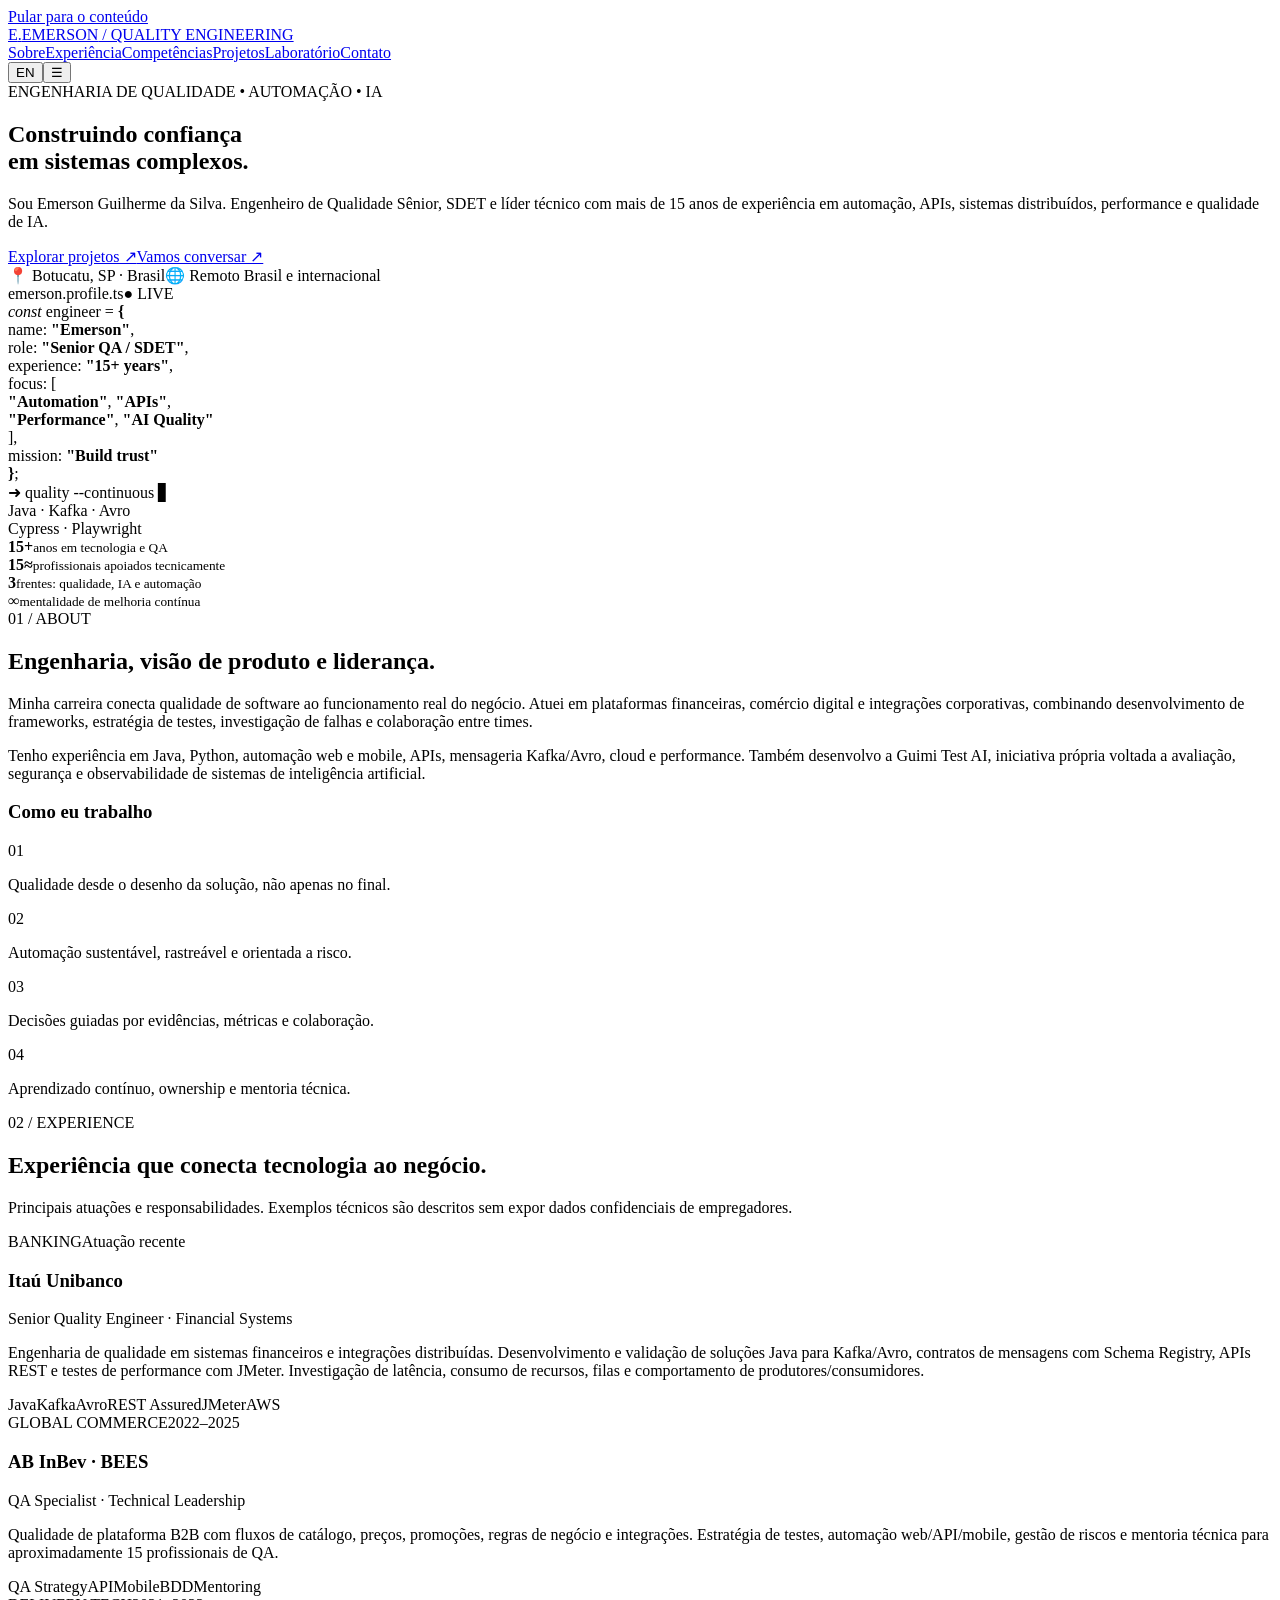
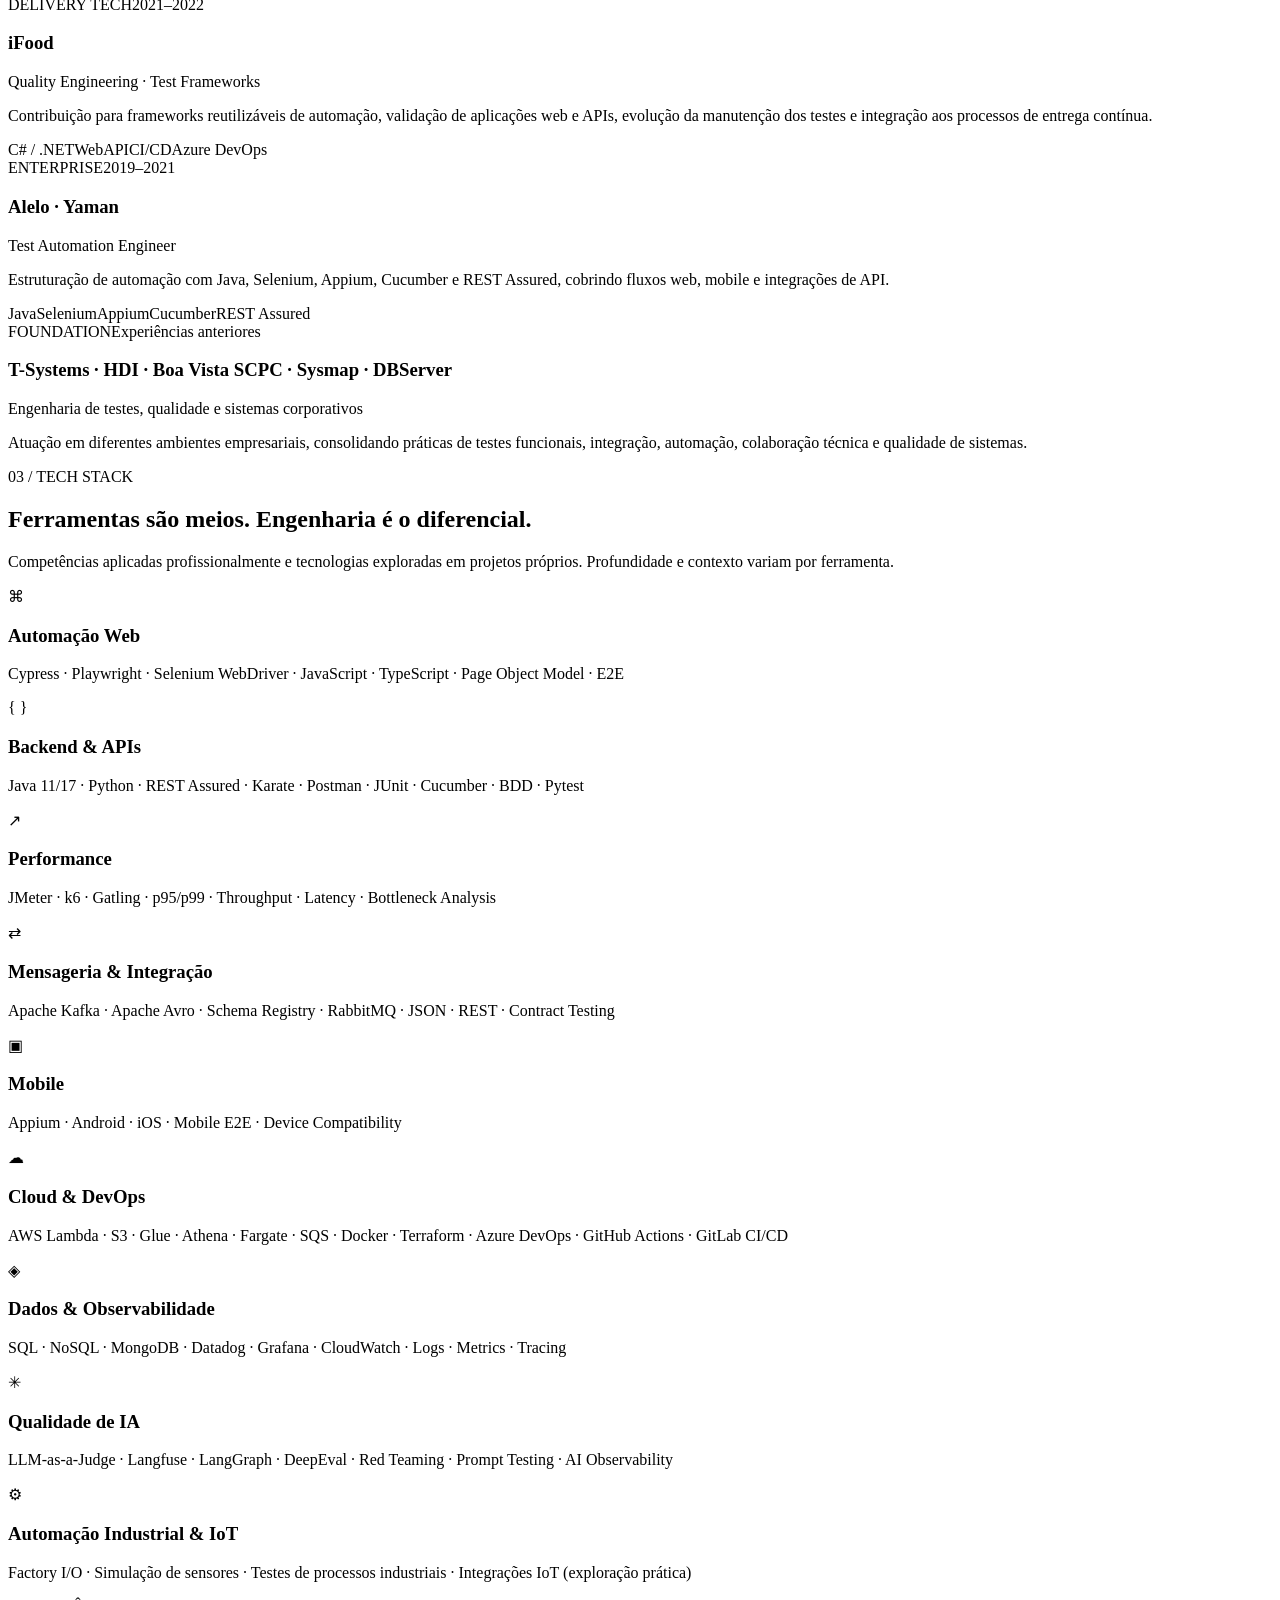
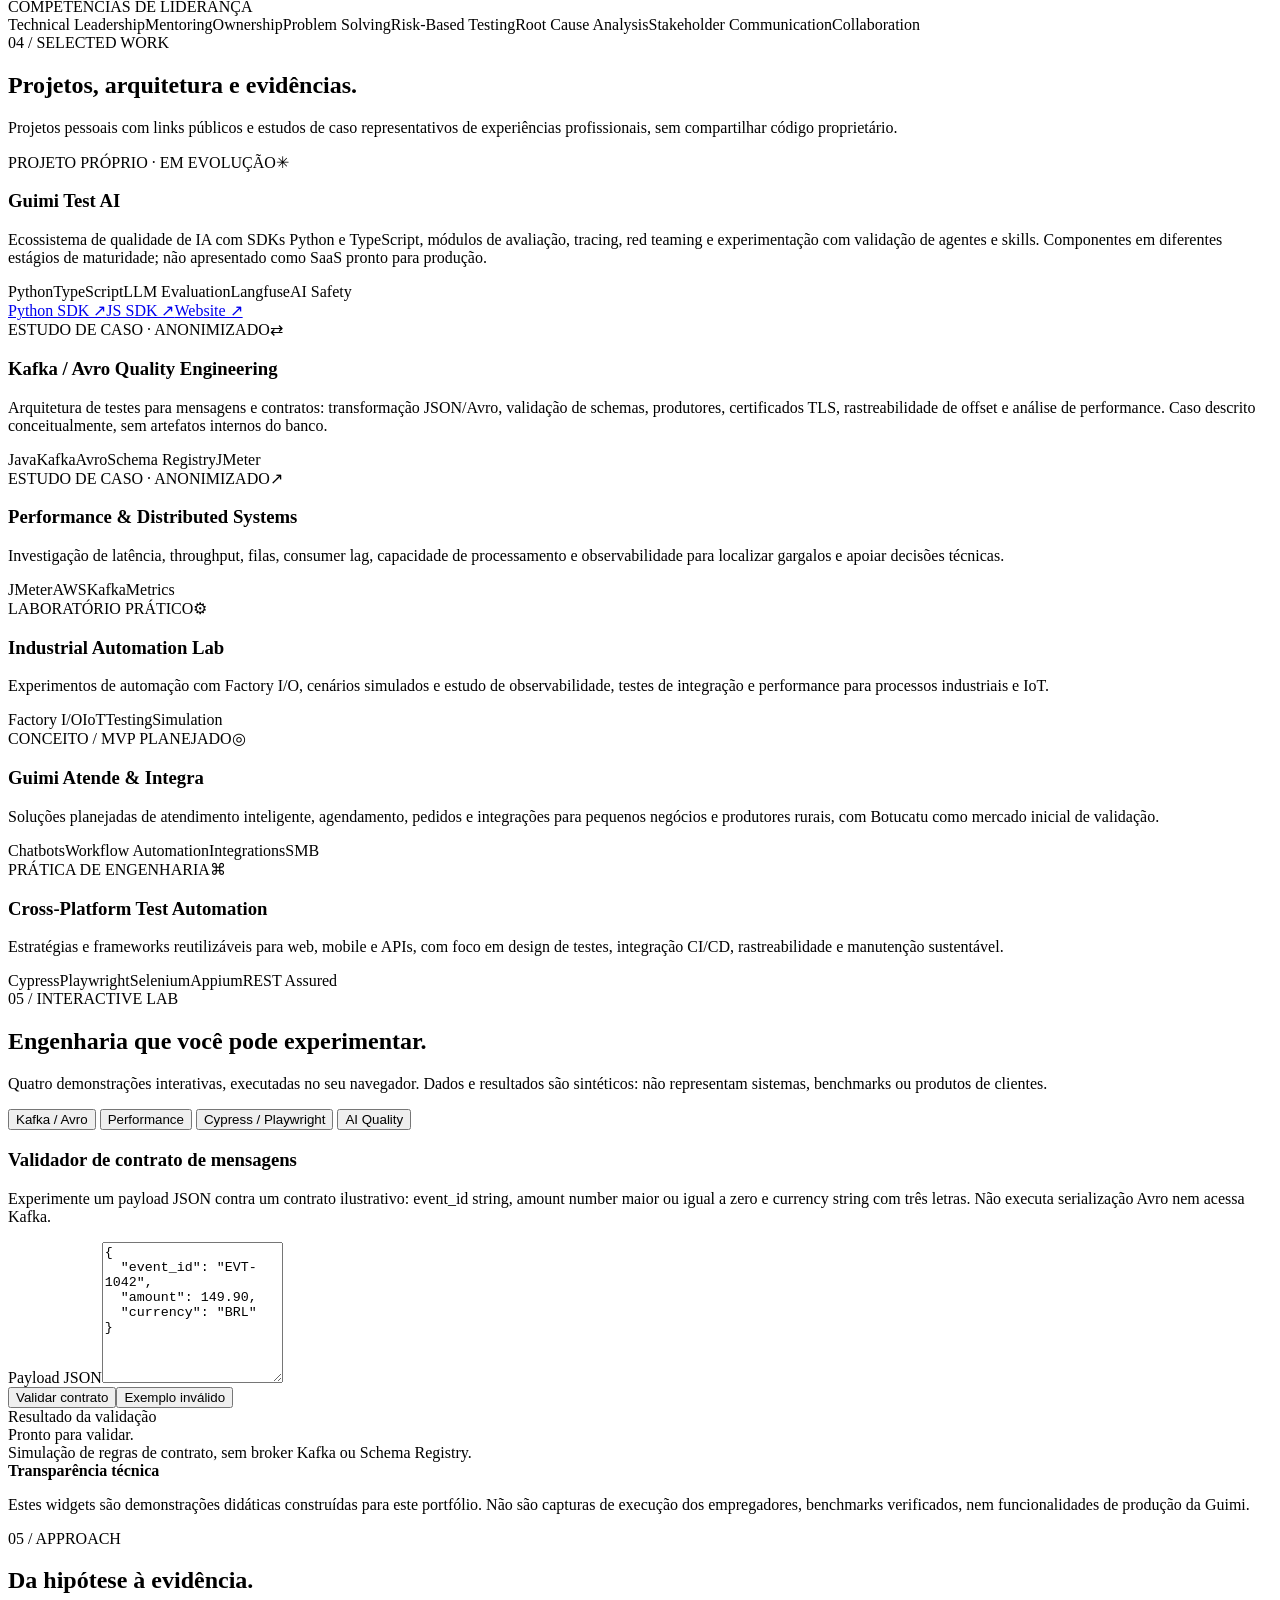
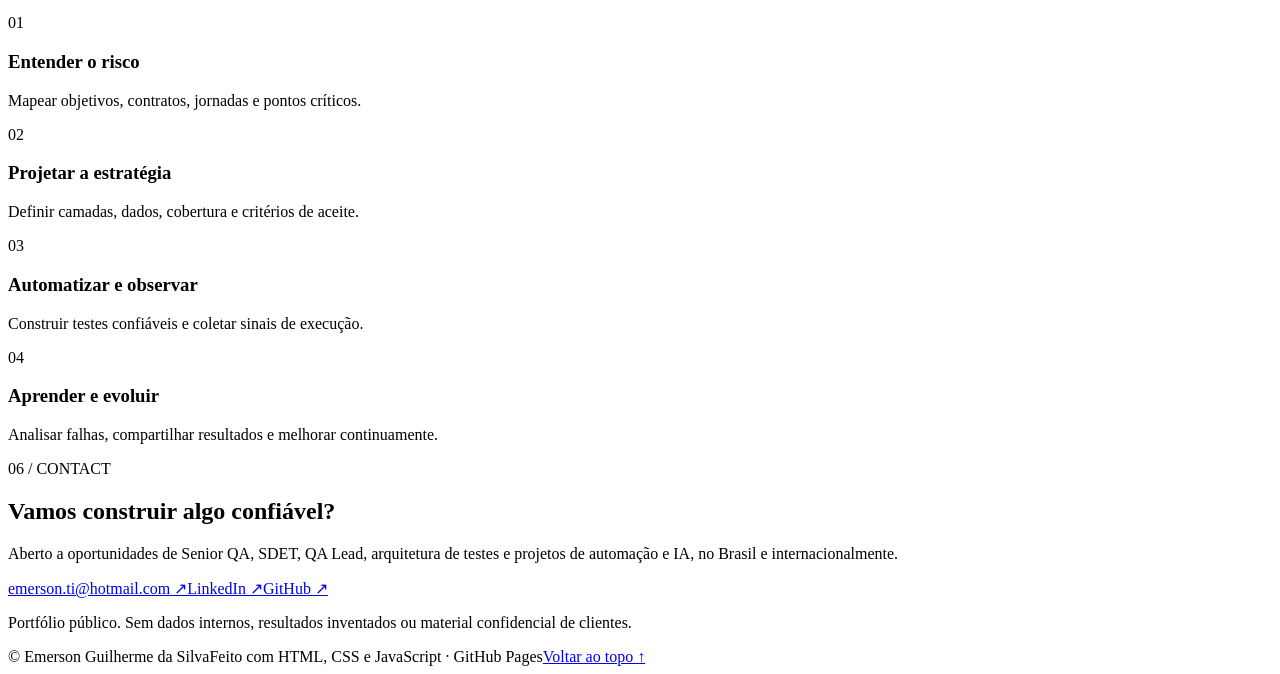
==== index.html @ fe0d8910 "Add files via upload" ====
<!doctype html>
<html lang="pt-BR">
<head>
  <meta charset="utf-8"><meta name="viewport" content="width=device-width,initial-scale=1">
  <meta name="theme-color" content="#080f1d"><meta name="description" content="Portfólio de Emerson Guilherme da Silva: Senior Quality Engineer, SDET, Test Automation Architect e fundador da Guimi Test AI.">
  <meta property="og:type" content="website"><meta property="og:title" content="Emerson Guilherme da Silva | Quality Engineering & AI"><meta property="og:description" content="15+ anos em engenharia de qualidade, automação, performance, APIs, Kafka e qualidade de IA.">
  <title>Emerson Guilherme da Silva | Senior Quality Engineer & AI</title><link rel="icon" href="assets/favicon.svg" type="image/svg+xml"><link rel="stylesheet" href="assets/style.css">
</head>
<body>
<a class="skip" href="#main">Pular para o conteúdo</a>
<div class="glow glow-a" aria-hidden="true"></div><div class="glow glow-b" aria-hidden="true"></div>
<header class="site-header"><div class="wrap nav"><a class="brand" href="#inicio" aria-label="Início"><span class="brand-mark">E<span>.</span></span><span>EMERSON<span class="brand-muted"> / QUALITY ENGINEERING</span></span></a><nav id="nav" aria-label="Navegação principal"><a href="#sobre" data-i18n="navAbout">Sobre</a><a href="#experiencia" data-i18n="navExperience">Experiência</a><a href="#competencias" data-i18n="navSkills">Competências</a><a href="#projetos" data-i18n="navProjects">Projetos</a><a href="#laboratorio" data-i18n="navLab">Laboratório</a><a href="#contato" data-i18n="navContact">Contato</a></nav><div class="nav-actions"><button id="lang" class="language" type="button" aria-label="Switch language">EN</button><button id="menu" class="menu" type="button" aria-label="Abrir menu" aria-expanded="false">☰</button></div></div></header>
<main id="main">
<section id="inicio" class="hero wrap"><div class="hero-content"><div class="eyebrow"><span class="live-dot"></span><span data-i18n="eyebrow">ENGENHARIA DE QUALIDADE • AUTOMAÇÃO • IA</span></div><h1><span data-i18n="heroLine1">Construindo confiança</span><br><span class="gradient" data-i18n="heroLine2">em sistemas complexos.</span></h1><p class="hero-lead" data-i18n="heroLead">Sou Emerson Guilherme da Silva. Engenheiro de Qualidade Sênior, SDET e líder técnico com mais de 15 anos de experiência em automação, APIs, sistemas distribuídos, performance e qualidade de IA.</p><div class="hero-actions"><a class="btn primary" href="#projetos" data-i18n="seeProjects">Explorar projetos ↗</a><a class="btn secondary" href="mailto:emerson.ti@hotmail.com" data-i18n="talk">Vamos conversar ↗</a></div><div class="hero-meta"><span>📍 <span data-i18n="location">Botucatu, SP · Brasil</span></span><span>🌐 <span data-i18n="remote">Remoto Brasil e internacional</span></span></div></div><div class="hero-visual" aria-label="Resumo de competências"><div class="terminal"><div class="terminal-top"><span class="dots"><i></i><i></i><i></i></span><span>emerson.profile.ts</span><span class="term-status">● LIVE</span></div><div class="terminal-code"><div><em>const</em> engineer = <b>{</b></div><div class="indent">name: <strong>"Emerson"</strong>,</div><div class="indent">role: <strong>"Senior QA / SDET"</strong>,</div><div class="indent">experience: <strong>"15+ years"</strong>,</div><div class="indent">focus: [</div><div class="indent2"><strong>"Automation"</strong>, <strong>"APIs"</strong>,</div><div class="indent2"><strong>"Performance"</strong>, <strong>"AI Quality"</strong></div><div class="indent">],</div><div class="indent">mission: <strong>"Build trust"</strong></div><div><b>}</b>;</div><div class="term-line"><span>➜</span> quality --continuous <span class="cursor">▋</span></div></div></div><div class="float-chip chip-one">Java · Kafka · Avro</div><div class="float-chip chip-two">Cypress · Playwright</div></div></section>
<section class="stats wrap" aria-label="Destaques"><div><strong>15<span>+</span></strong><small data-i18n="statYears">anos em tecnologia e QA</small></div><div><strong>15<span>≈</span></strong><small data-i18n="statMentor">profissionais apoiados tecnicamente</small></div><div><strong>3</strong><small data-i18n="statDomains">frentes: qualidade, IA e automação</small></div><div><strong>∞</strong><small data-i18n="statMindset">mentalidade de melhoria contínua</small></div></section>
<section id="sobre" class="section wrap"><div class="section-head"><span class="kicker">01 / ABOUT</span><h2 data-i18n="aboutTitle">Engenharia, visão de produto e liderança.</h2></div><div class="about-grid"><div><p class="big-copy" data-i18n="aboutP1">Minha carreira conecta qualidade de software ao funcionamento real do negócio. Atuei em plataformas financeiras, comércio digital e integrações corporativas, combinando desenvolvimento de frameworks, estratégia de testes, investigação de falhas e colaboração entre times.</p><p data-i18n="aboutP2">Tenho experiência em Java, Python, automação web e mobile, APIs, mensageria Kafka/Avro, cloud e performance. Também desenvolvo a Guimi Test AI, iniciativa própria voltada a avaliação, segurança e observabilidade de sistemas de inteligência artificial.</p></div><aside class="principles"><h3 data-i18n="principlesTitle">Como eu trabalho</h3><div><span>01</span><p data-i18n="p1">Qualidade desde o desenho da solução, não apenas no final.</p></div><div><span>02</span><p data-i18n="p2">Automação sustentável, rastreável e orientada a risco.</p></div><div><span>03</span><p data-i18n="p3">Decisões guiadas por evidências, métricas e colaboração.</p></div><div><span>04</span><p data-i18n="p4">Aprendizado contínuo, ownership e mentoria técnica.</p></div></aside></div></section>
<section id="experiencia" class="section alt"><div class="wrap"><div class="section-head"><span class="kicker">02 / EXPERIENCE</span><h2 data-i18n="expTitle">Experiência que conecta tecnologia ao negócio.</h2><p data-i18n="expSub">Principais atuações e responsabilidades. Exemplos técnicos são descritos sem expor dados confidenciais de empregadores.</p></div><div class="timeline">
<article class="job"><div class="job-aside"><span class="job-badge">BANKING</span><span class="job-years" data-i18n="itaPeriod">Atuação recente</span></div><div class="job-main"><h3>Itaú Unibanco</h3><p class="job-role">Senior Quality Engineer · Financial Systems</p><p data-i18n="itaText">Engenharia de qualidade em sistemas financeiros e integrações distribuídas. Desenvolvimento e validação de soluções Java para Kafka/Avro, contratos de mensagens com Schema Registry, APIs REST e testes de performance com JMeter. Investigação de latência, consumo de recursos, filas e comportamento de produtores/consumidores.</p><div class="tags"><span>Java</span><span>Kafka</span><span>Avro</span><span>REST Assured</span><span>JMeter</span><span>AWS</span></div></div></article>
<article class="job"><div class="job-aside"><span class="job-badge">GLOBAL COMMERCE</span><span class="job-years">2022–2025</span></div><div class="job-main"><h3>AB InBev · BEES</h3><p class="job-role">QA Specialist · Technical Leadership</p><p data-i18n="beesText">Qualidade de plataforma B2B com fluxos de catálogo, preços, promoções, regras de negócio e integrações. Estratégia de testes, automação web/API/mobile, gestão de riscos e mentoria técnica para aproximadamente 15 profissionais de QA.</p><div class="tags"><span>QA Strategy</span><span>API</span><span>Mobile</span><span>BDD</span><span>Mentoring</span></div></div></article>
<article class="job"><div class="job-aside"><span class="job-badge">DELIVERY TECH</span><span class="job-years">2021–2022</span></div><div class="job-main"><h3>iFood</h3><p class="job-role">Quality Engineering · Test Frameworks</p><p data-i18n="ifoodText">Contribuição para frameworks reutilizáveis de automação, validação de aplicações web e APIs, evolução da manutenção dos testes e integração aos processos de entrega contínua.</p><div class="tags"><span>C# / .NET</span><span>Web</span><span>API</span><span>CI/CD</span><span>Azure DevOps</span></div></div></article>
<article class="job"><div class="job-aside"><span class="job-badge">ENTERPRISE</span><span class="job-years">2019–2021</span></div><div class="job-main"><h3>Alelo · Yaman</h3><p class="job-role">Test Automation Engineer</p><p data-i18n="aleloText">Estruturação de automação com Java, Selenium, Appium, Cucumber e REST Assured, cobrindo fluxos web, mobile e integrações de API.</p><div class="tags"><span>Java</span><span>Selenium</span><span>Appium</span><span>Cucumber</span><span>REST Assured</span></div></div></article>
<article class="job"><div class="job-aside"><span class="job-badge">FOUNDATION</span><span class="job-years" data-i18n="earlier">Experiências anteriores</span></div><div class="job-main"><h3>T-Systems · HDI · Boa Vista SCPC · Sysmap · DBServer</h3><p class="job-role" data-i18n="earlierRole">Engenharia de testes, qualidade e sistemas corporativos</p><p data-i18n="earlierText">Atuação em diferentes ambientes empresariais, consolidando práticas de testes funcionais, integração, automação, colaboração técnica e qualidade de sistemas.</p></div></article>
</div></div></section>
<section id="competencias" class="section wrap"><div class="section-head"><span class="kicker">03 / TECH STACK</span><h2 data-i18n="skillsTitle">Ferramentas são meios. Engenharia é o diferencial.</h2><p data-i18n="skillsSub">Competências aplicadas profissionalmente e tecnologias exploradas em projetos próprios. Profundidade e contexto variam por ferramenta.</p></div><div class="skills-grid">
<div class="skill-card"><div class="skill-icon">⌘</div><h3 data-i18n="sWeb">Automação Web</h3><p>Cypress · Playwright · Selenium WebDriver · JavaScript · TypeScript · Page Object Model · E2E</p></div>
<div class="skill-card"><div class="skill-icon">{ }</div><h3 data-i18n="sApi">Backend & APIs</h3><p>Java 11/17 · Python · REST Assured · Karate · Postman · JUnit · Cucumber · BDD · Pytest</p></div>
<div class="skill-card"><div class="skill-icon">↗</div><h3 data-i18n="sPerf">Performance</h3><p>JMeter · k6 · Gatling · p95/p99 · Throughput · Latency · Bottleneck Analysis</p></div>
<div class="skill-card"><div class="skill-icon">⇄</div><h3 data-i18n="sDistributed">Mensageria & Integração</h3><p>Apache Kafka · Apache Avro · Schema Registry · RabbitMQ · JSON · REST · Contract Testing</p></div>
<div class="skill-card"><div class="skill-icon">▣</div><h3 data-i18n="sMobile">Mobile</h3><p>Appium · Android · iOS · Mobile E2E · Device Compatibility</p></div>
<div class="skill-card"><div class="skill-icon">☁</div><h3>Cloud & DevOps</h3><p>AWS Lambda · S3 · Glue · Athena · Fargate · SQS · Docker · Terraform · Azure DevOps · GitHub Actions · GitLab CI/CD</p></div>
<div class="skill-card"><div class="skill-icon">◈</div><h3 data-i18n="sData">Dados & Observabilidade</h3><p>SQL · NoSQL · MongoDB · Datadog · Grafana · CloudWatch · Logs · Metrics · Tracing</p></div>
<div class="skill-card"><div class="skill-icon">✳</div><h3 data-i18n="sAI">Qualidade de IA</h3><p>LLM-as-a-Judge · Langfuse · LangGraph · DeepEval · Red Teaming · Prompt Testing · AI Observability</p></div>
<div class="skill-card"><div class="skill-icon">⚙</div><h3 data-i18n="sIndustrial">Automação Industrial & IoT</h3><p>Factory I/O · Simulação de sensores · Testes de processos industriais · Integrações IoT (exploração prática)</p></div>
</div><div class="softskills"><span data-i18n="softLabel">COMPETÊNCIAS DE LIDERANÇA</span><div class="tags"><span>Technical Leadership</span><span>Mentoring</span><span>Ownership</span><span>Problem Solving</span><span>Risk-Based Testing</span><span>Root Cause Analysis</span><span>Stakeholder Communication</span><span>Collaboration</span></div></div></section>
<section id="projetos" class="section alt"><div class="wrap"><div class="section-head"><span class="kicker">04 / SELECTED WORK</span><h2 data-i18n="projectsTitle">Projetos, arquitetura e evidências.</h2><p data-i18n="projectsSub">Projetos pessoais com links públicos e estudos de caso representativos de experiências profissionais, sem compartilhar código proprietário.</p></div><div class="project-grid">
<article class="project featured"><div class="project-top"><span class="project-kind" data-i18n="personalProject">PROJETO PRÓPRIO · EM EVOLUÇÃO</span><span class="project-icon">✳</span></div><h3>Guimi Test AI</h3><p data-i18n="guimiDesc">Ecossistema de qualidade de IA com SDKs Python e TypeScript, módulos de avaliação, tracing, red teaming e experimentação com validação de agentes e skills. Componentes em diferentes estágios de maturidade; não apresentado como SaaS pronto para produção.</p><div class="tags"><span>Python</span><span>TypeScript</span><span>LLM Evaluation</span><span>Langfuse</span><span>AI Safety</span></div><div class="project-links"><a href="https://github.com/guimitestai/sdk" target="_blank" rel="noopener noreferrer">Python SDK ↗</a><a href="https://github.com/guimitestai/sdk-js" target="_blank" rel="noopener noreferrer">JS SDK ↗</a><a href="https://guimitestai.com" target="_blank" rel="noopener noreferrer">Website ↗</a></div></article>
<article class="project"><div class="project-top"><span class="project-kind" data-i18n="caseStudy">ESTUDO DE CASO · ANONIMIZADO</span><span class="project-icon">⇄</span></div><h3>Kafka / Avro Quality Engineering</h3><p data-i18n="kafkaDesc">Arquitetura de testes para mensagens e contratos: transformação JSON/Avro, validação de schemas, produtores, certificados TLS, rastreabilidade de offset e análise de performance. Caso descrito conceitualmente, sem artefatos internos do banco.</p><div class="tags"><span>Java</span><span>Kafka</span><span>Avro</span><span>Schema Registry</span><span>JMeter</span></div></article>
<article class="project"><div class="project-top"><span class="project-kind" data-i18n="caseStudy">ESTUDO DE CASO · ANONIMIZADO</span><span class="project-icon">↗</span></div><h3>Performance & Distributed Systems</h3><p data-i18n="perfDesc">Investigação de latência, throughput, filas, consumer lag, capacidade de processamento e observabilidade para localizar gargalos e apoiar decisões técnicas.</p><div class="tags"><span>JMeter</span><span>AWS</span><span>Kafka</span><span>Metrics</span></div></article>
<article class="project"><div class="project-top"><span class="project-kind" data-i18n="personalLab">LABORATÓRIO PRÁTICO</span><span class="project-icon">⚙</span></div><h3>Industrial Automation Lab</h3><p data-i18n="industrialDesc">Experimentos de automação com Factory I/O, cenários simulados e estudo de observabilidade, testes de integração e performance para processos industriais e IoT.</p><div class="tags"><span>Factory I/O</span><span>IoT</span><span>Testing</span><span>Simulation</span></div></article>
<article class="project"><div class="project-top"><span class="project-kind" data-i18n="inPlanning">CONCEITO / MVP PLANEJADO</span><span class="project-icon">◎</span></div><h3>Guimi Atende & Integra</h3><p data-i18n="atendeDesc">Soluções planejadas de atendimento inteligente, agendamento, pedidos e integrações para pequenos negócios e produtores rurais, com Botucatu como mercado inicial de validação.</p><div class="tags"><span>Chatbots</span><span>Workflow Automation</span><span>Integrations</span><span>SMB</span></div></article>
<article class="project"><div class="project-top"><span class="project-kind" data-i18n="engineeringPractice">PRÁTICA DE ENGENHARIA</span><span class="project-icon">⌘</span></div><h3>Cross-Platform Test Automation</h3><p data-i18n="crossDesc">Estratégias e frameworks reutilizáveis para web, mobile e APIs, com foco em design de testes, integração CI/CD, rastreabilidade e manutenção sustentável.</p><div class="tags"><span>Cypress</span><span>Playwright</span><span>Selenium</span><span>Appium</span><span>REST Assured</span></div></article>
</div></div></section>

<section id="laboratorio" class="section wrap"><div class="section-head"><span class="kicker">05 / INTERACTIVE LAB</span><h2 data-i18n="labTitle">Engenharia que você pode experimentar.</h2><p data-i18n="labIntro">Quatro demonstrações interativas, executadas no seu navegador. Dados e resultados são sintéticos: não representam sistemas, benchmarks ou produtos de clientes.</p></div>
<div class="lab-tabs" role="tablist" aria-label="Interactive demonstrations">
<button class="lab-tab active" type="button" role="tab" aria-selected="true" aria-controls="demo-kafka" id="tab-kafka" data-demo="kafka">Kafka / Avro</button>
<button class="lab-tab" type="button" role="tab" aria-selected="false" aria-controls="demo-performance" id="tab-performance" data-demo="performance">Performance</button>
<button class="lab-tab" type="button" role="tab" aria-selected="false" aria-controls="demo-automation" id="tab-automation" data-demo="automation">Cypress / Playwright</button>
<button class="lab-tab" type="button" role="tab" aria-selected="false" aria-controls="demo-ai" id="tab-ai" data-demo="ai">AI Quality</button></div>
<div class="lab-panel" role="tabpanel" id="demo-kafka" aria-labelledby="tab-kafka"><div class="lab-copy"><h3 data-i18n="kafkaDemoTitle">Validador de contrato de mensagens</h3><p data-i18n="kafkaDemoDesc">Experimente um payload JSON contra um contrato ilustrativo: event_id string, amount number maior ou igual a zero e currency string com três letras. Não executa serialização Avro nem acessa Kafka.</p></div><div class="lab-columns"><div><label for="kafka-payload" data-i18n="payloadLabel">Payload JSON</label><textarea spellcheck="false" id="kafka-payload" rows="9">{
  "event_id": "EVT-1042",
  "amount": 149.90,
  "currency": "BRL"
}</textarea><div class="lab-actions"><button type="button" class="lab-action" id="kafka-validate" data-i18n="validateBtn">Validar contrato</button><button type="button" class="lab-action ghost" id="kafka-invalid" data-i18n="badExample">Exemplo inválido</button></div></div><div><label data-i18n="validationResult">Resultado da validação</label><div class="lab-output" id="kafka-output" role="status" aria-live="polite">Pronto para validar.</div><div class="lab-footnote" data-i18n="kafkaNote">Simulação de regras de contrato, sem broker Kafka ou Schema Registry.</div></div></div></div>
<div class="lab-panel" role="tabpanel" id="demo-performance" aria-labelledby="tab-performance" hidden><div class="lab-copy"><h3 data-i18n="perfDemoTitle">Análise de latência e throughput</h3><p data-i18n="perfDemoDesc">Gere amostras sintéticas e observe p50, p95, p99, taxa de erros e throughput. Os valores são simulados, não são medições de um sistema real.</p></div><div class="lab-actions"><label for="perf-profile" data-i18n="loadProfile">Perfil de carga</label><select id="perf-profile"><option value="healthy">Healthy baseline</option><option value="degraded">Latency degradation</option><option value="errors">Error spike</option></select><button type="button" class="lab-action" id="perf-run" data-i18n="runSimulation">Executar simulação</button></div><div class="metric-grid" id="perf-metrics" aria-live="polite"><div><strong>—</strong><small>p50</small></div><div><strong>—</strong><small>p95</small></div><div><strong>—</strong><small>p99</small></div><div><strong>—</strong><small>Error rate</small></div></div><canvas id="perf-chart" width="900" height="240" aria-label="Synthetic latency distribution" role="img"></canvas><p class="lab-footnote" data-i18n="perfNote">Gráfico gerado localmente com dados artificiais; não substitui JMeter ou testes reais.</p></div>
<div class="lab-panel" role="tabpanel" id="demo-automation" aria-labelledby="tab-automation" hidden><div class="lab-copy"><h3 data-i18n="autoDemoTitle">Execução demonstrativa de suíte E2E</h3><p data-i18n="autoDemoDesc">Veja como uma suíte pode reportar cenários, duração e falhas. Esta demonstração não abre navegadores reais nem executa Cypress ou Playwright.</p></div><div class="lab-actions"><label for="auto-tool" data-i18n="toolLabel">Framework ilustrado</label><select id="auto-tool"><option>Cypress</option><option>Playwright</option></select><button type="button" class="lab-action" id="auto-run" data-i18n="runSuite">Simular suíte</button><button type="button" class="lab-action ghost" id="auto-failure" data-i18n="includeFailure">Incluir falha</button></div><div id="auto-results" class="lab-output" role="status" aria-live="polite">Aguardando execução demonstrativa.</div></div>
<div class="lab-panel" role="tabpanel" id="demo-ai" aria-labelledby="tab-ai" hidden><div class="lab-copy"><h3 data-i18n="aiDemoTitle">Guimi AI Quality — verificação por regras</h3><p data-i18n="aiDemoDesc">Avalie uma resposta fictícia de atendimento com regras determinísticas de política, preços e encaminhamento. Não utiliza modelo de IA, Langfuse ou LLM-as-a-Judge real.</p></div><div class="lab-columns"><div><label for="ai-response" data-i18n="aiAnswer">Resposta do assistente (fictícia)</label><textarea id="ai-response" rows="7">O produto custa R$ 120. Para confirmar disponibilidade, vou encaminhar seu pedido a um atendente.</textarea><div class="lab-actions"><button class="lab-action" type="button" id="ai-eval" data-i18n="evaluateBtn">Avaliar resposta</button><button class="lab-action ghost" type="button" id="ai-bad" data-i18n="riskExample">Exemplo com risco</button></div></div><div><label data-i18n="qualityResult">Evidências do quality gate</label><div class="lab-output" id="ai-output" role="status" aria-live="polite">Pronto para avaliar.</div><p class="lab-footnote" data-i18n="aiNote">Exemplo didático. A ausência de alertas não comprova segurança, conformidade LGPD ou veracidade.</p></div></div></div>
<div class="lab-disclaimer"><strong data-i18n="labHonesty">Transparência técnica</strong><p data-i18n="labDisclosure">Estes widgets são demonstrações didáticas construídas para este portfólio. Não são capturas de execução dos empregadores, benchmarks verificados, nem funcionalidades de produção da Guimi.</p></div></section>
<section class="section wrap" id="abordagem"><div class="section-head"><span class="kicker">05 / APPROACH</span><h2 data-i18n="approachTitle">Da hipótese à evidência.</h2></div><div class="process"><div><span>01</span><h3 data-i18n="a1title">Entender o risco</h3><p data-i18n="a1">Mapear objetivos, contratos, jornadas e pontos críticos.</p></div><div><span>02</span><h3 data-i18n="a2title">Projetar a estratégia</h3><p data-i18n="a2">Definir camadas, dados, cobertura e critérios de aceite.</p></div><div><span>03</span><h3 data-i18n="a3title">Automatizar e observar</h3><p data-i18n="a3">Construir testes confiáveis e coletar sinais de execução.</p></div><div><span>04</span><h3 data-i18n="a4title">Aprender e evoluir</h3><p data-i18n="a4">Analisar falhas, compartilhar resultados e melhorar continuamente.</p></div></div></section>
<section id="contato" class="contact-section"><div class="wrap contact"><span class="kicker">06 / CONTACT</span><h2 data-i18n="contactTitle">Vamos construir algo confiável?</h2><p data-i18n="contactLead">Aberto a oportunidades de Senior QA, SDET, QA Lead, arquitetura de testes e projetos de automação e IA, no Brasil e internacionalmente.</p><div class="contact-actions"><a class="btn primary" href="mailto:emerson.ti@hotmail.com?subject=Contato%20pelo%20portfolio">emerson.ti@hotmail.com ↗</a><a class="btn secondary" href="https://www.linkedin.com/in/emerson-silva-qa/" target="_blank" rel="noopener noreferrer">LinkedIn ↗</a><a class="btn secondary" href="https://github.com/EmersonGuilherme" target="_blank" rel="noopener noreferrer">GitHub ↗</a></div><p class="contact-note" data-i18n="contactNote">Portfólio público. Sem dados internos, resultados inventados ou material confidencial de clientes.</p></div></section>
</main><footer><div class="wrap footer-inner"><span>© <span id="year"></span> Emerson Guilherme da Silva</span><span data-i18n="footer">Feito com HTML, CSS e JavaScript · GitHub Pages</span><a href="#inicio" data-i18n="backTop">Voltar ao topo ↑</a></div></footer><script src="assets/script.js" defer></script><script src="assets/demos.js" defer></script>
</body></html>
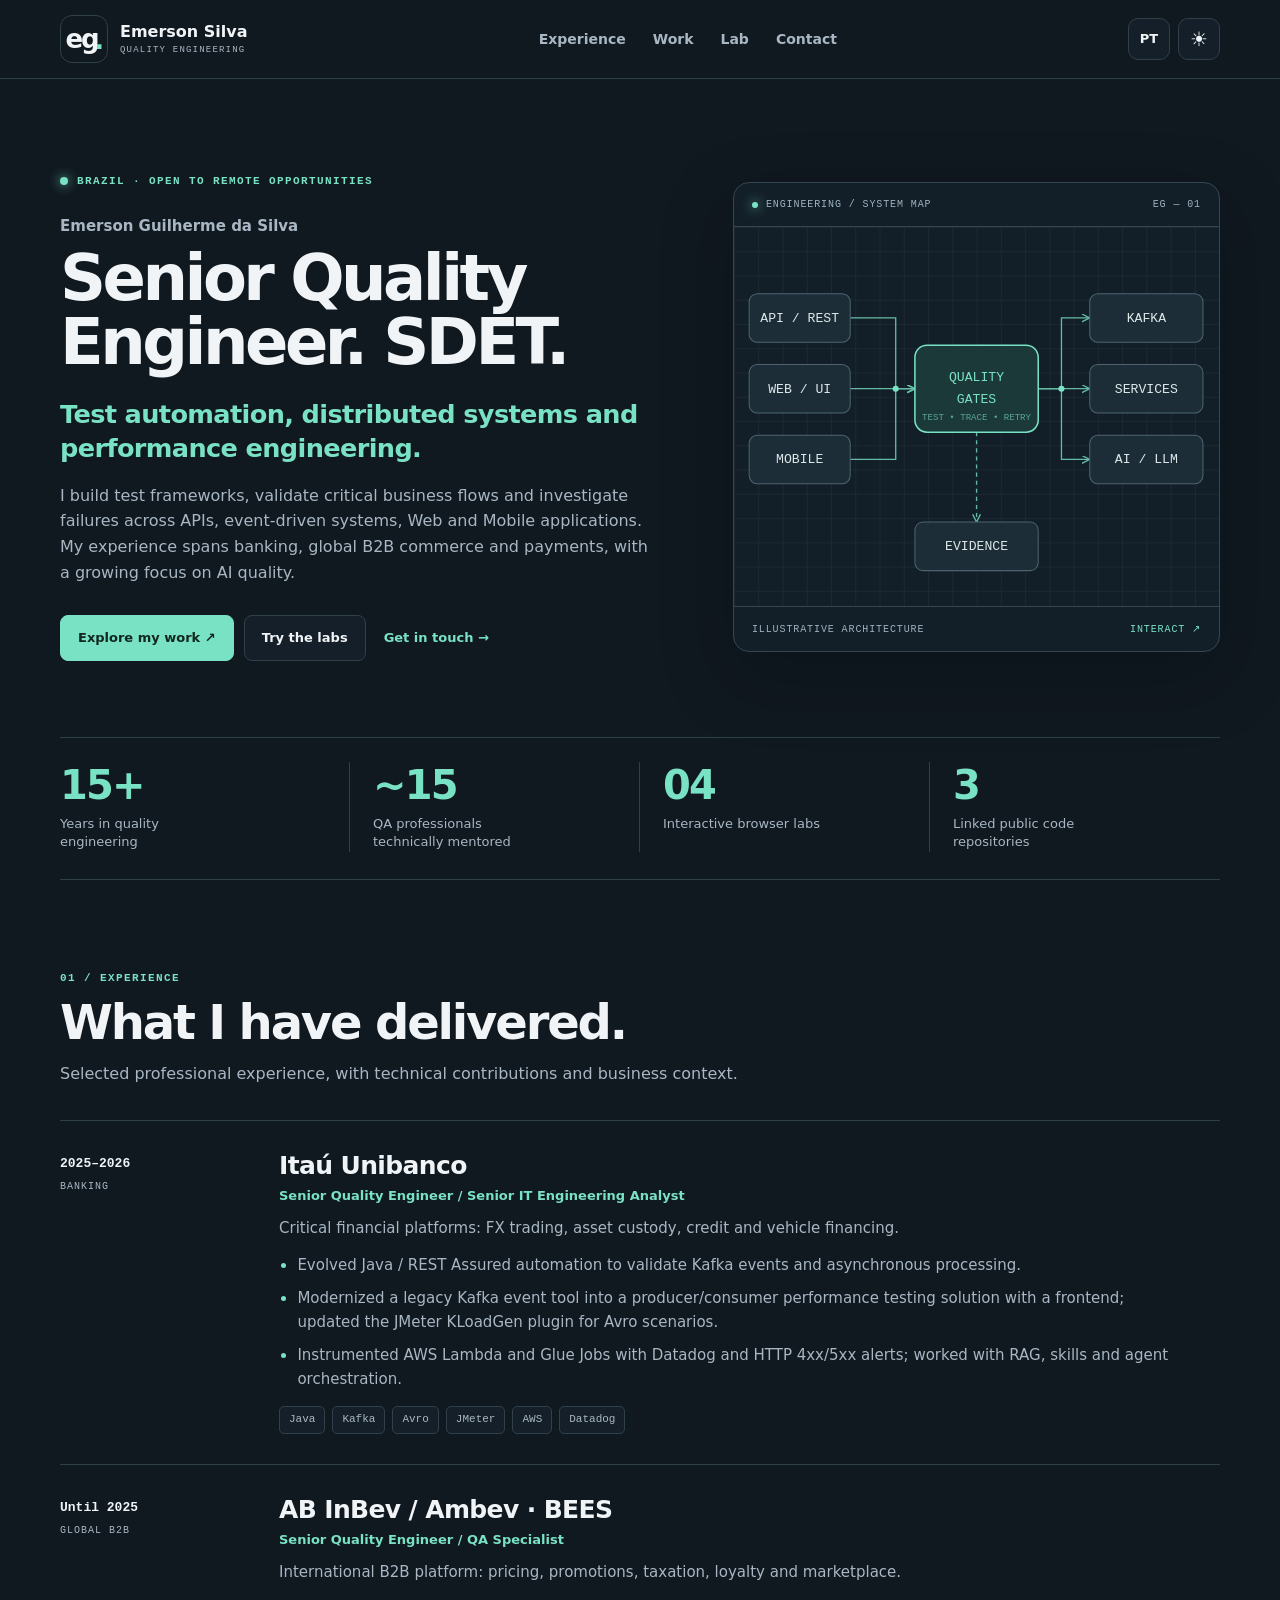
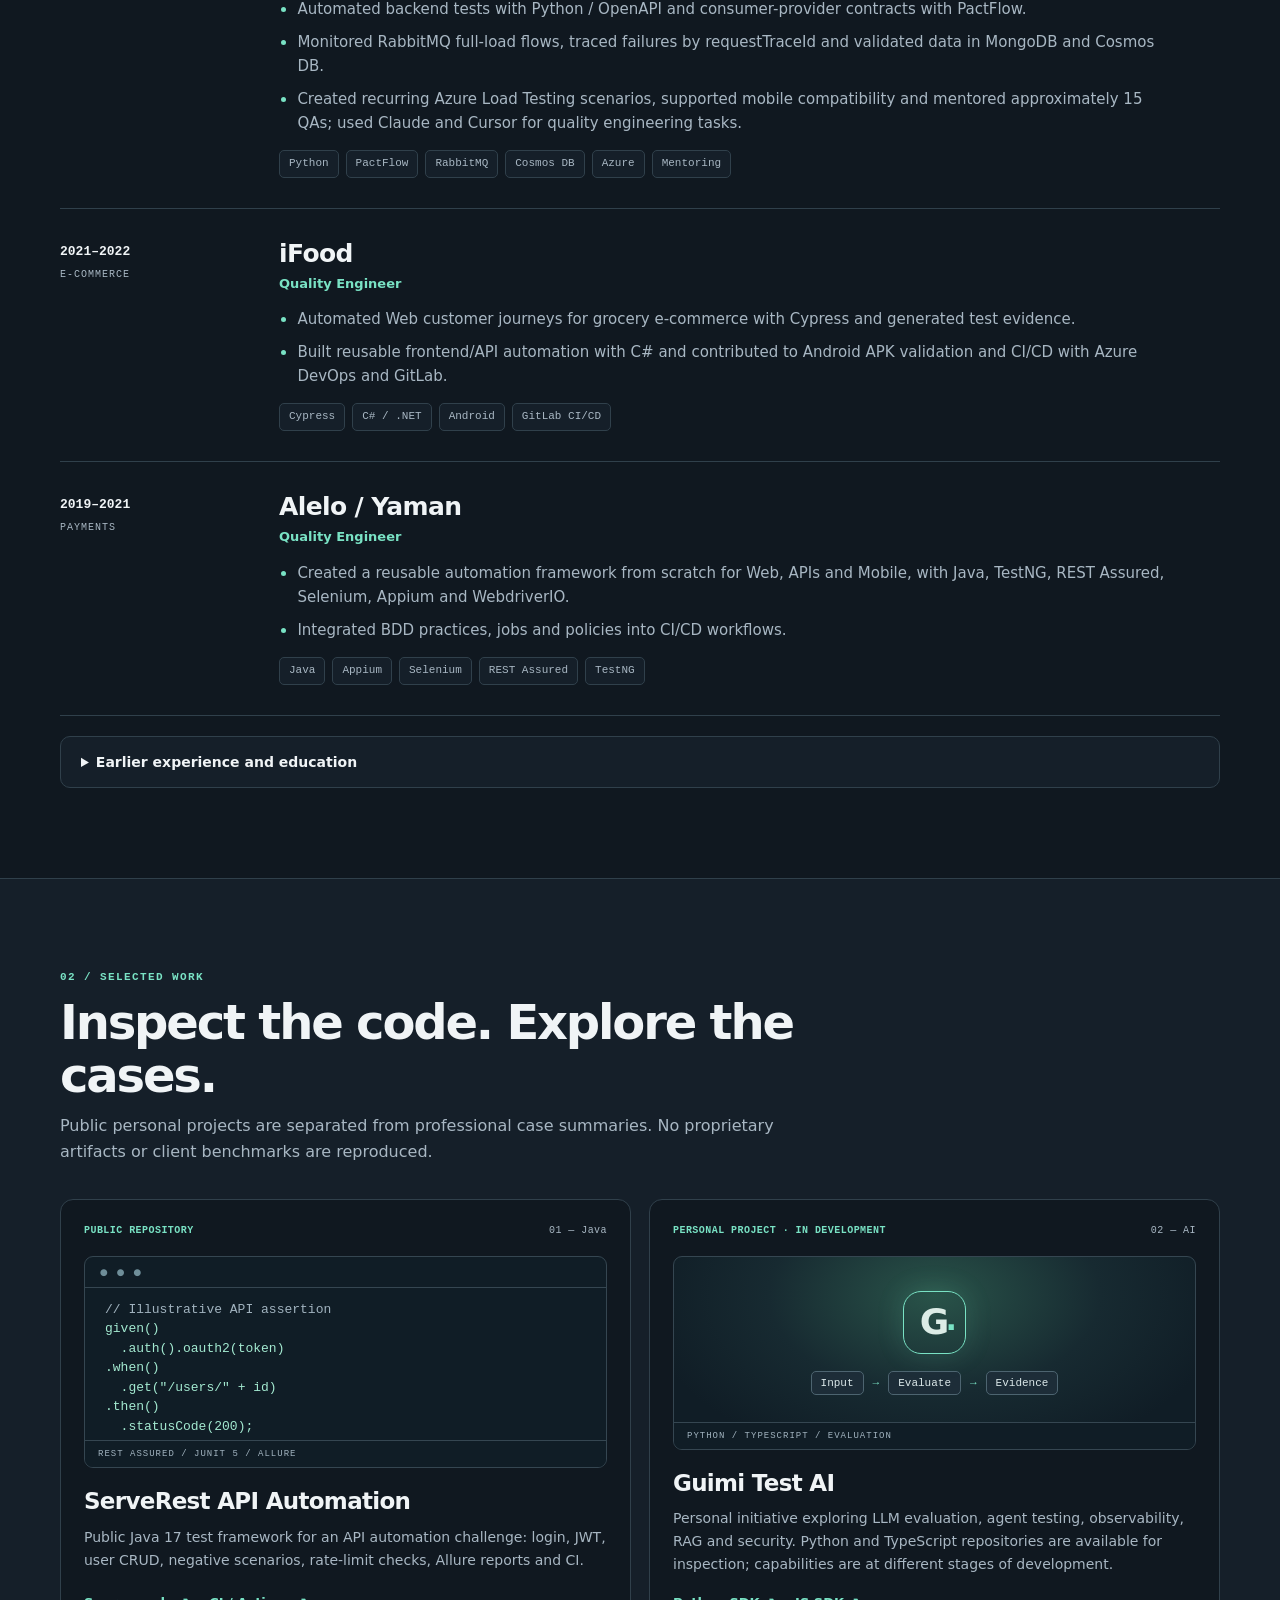
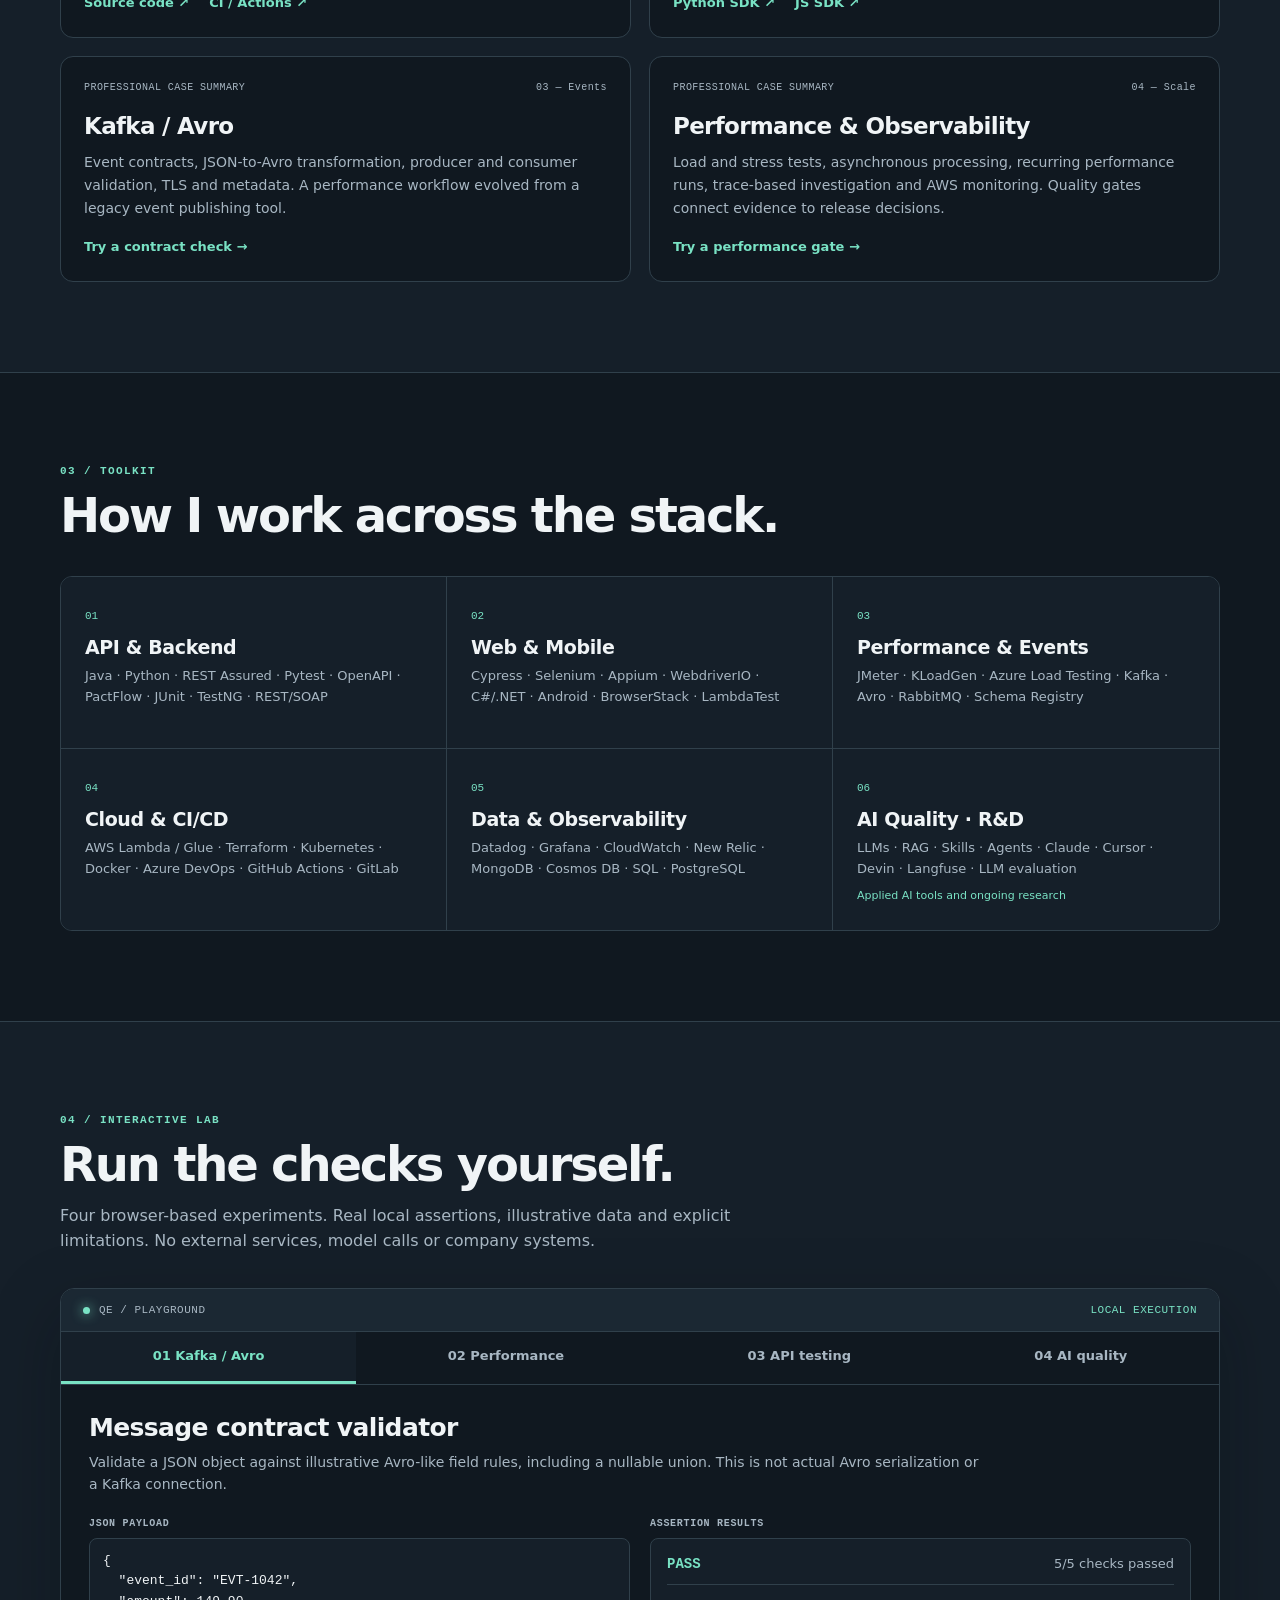
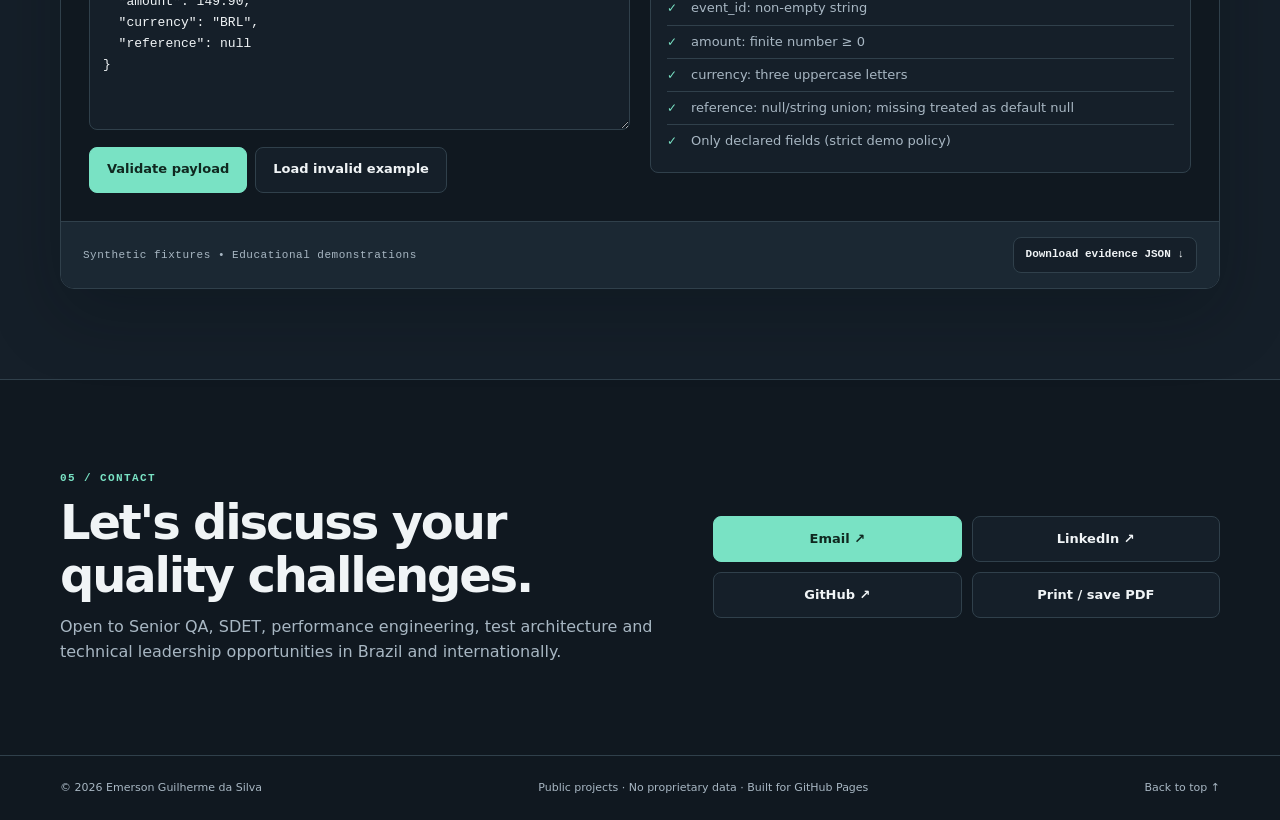
==== commit 69d85903: "Add files via upload" ====
--- a/index.html
+++ b/index.html
@@ -1,62 +1,38 @@
 <!doctype html>
-<html lang="pt-BR">
+<html lang="en" data-theme="dark">
 <head>
-  <meta charset="utf-8"><meta name="viewport" content="width=device-width,initial-scale=1">
-  <meta name="theme-color" content="#080f1d"><meta name="description" content="Portfólio de Emerson Guilherme da Silva: Senior Quality Engineer, SDET, Test Automation Architect e fundador da Guimi Test AI.">
-  <meta property="og:type" content="website"><meta property="og:title" content="Emerson Guilherme da Silva | Quality Engineering & AI"><meta property="og:description" content="15+ anos em engenharia de qualidade, automação, performance, APIs, Kafka e qualidade de IA.">
-  <title>Emerson Guilherme da Silva | Senior Quality Engineer & AI</title><link rel="icon" href="assets/favicon.svg" type="image/svg+xml"><link rel="stylesheet" href="assets/style.css">
+<meta charset="utf-8"><meta name="viewport" content="width=device-width, initial-scale=1"><meta name="theme-color" content="#101820"><meta name="description" content="Emerson Guilherme da Silva — Senior Quality Engineer and SDET. Test automation, Kafka, API testing, performance engineering and AI quality.">
+<meta property="og:title" content="Emerson Silva | Senior Quality Engineer & SDET"><meta property="og:description" content="15+ years in quality engineering. Public code, selected experience and interactive technical labs."><meta property="og:type" content="website"><meta property="og:url" content="https://emersonguilherme.github.io/"><link rel="canonical" href="https://emersonguilherme.github.io/"><link rel="icon" href="favicon.svg" type="image/svg+xml"><title>Emerson Silva — Quality Engineering Portfolio</title><link rel="stylesheet" href="style.css">
 </head>
-<body>
-<a class="skip" href="#main">Pular para o conteúdo</a>
-<div class="glow glow-a" aria-hidden="true"></div><div class="glow glow-b" aria-hidden="true"></div>
-<header class="site-header"><div class="wrap nav"><a class="brand" href="#inicio" aria-label="Início"><span class="brand-mark">E<span>.</span></span><span>EMERSON<span class="brand-muted"> / QUALITY ENGINEERING</span></span></a><nav id="nav" aria-label="Navegação principal"><a href="#sobre" data-i18n="navAbout">Sobre</a><a href="#experiencia" data-i18n="navExperience">Experiência</a><a href="#competencias" data-i18n="navSkills">Competências</a><a href="#projetos" data-i18n="navProjects">Projetos</a><a href="#laboratorio" data-i18n="navLab">Laboratório</a><a href="#contato" data-i18n="navContact">Contato</a></nav><div class="nav-actions"><button id="lang" class="language" type="button" aria-label="Switch language">EN</button><button id="menu" class="menu" type="button" aria-label="Abrir menu" aria-expanded="false">☰</button></div></div></header>
-<main id="main">
-<section id="inicio" class="hero wrap"><div class="hero-content"><div class="eyebrow"><span class="live-dot"></span><span data-i18n="eyebrow">ENGENHARIA DE QUALIDADE • AUTOMAÇÃO • IA</span></div><h1><span data-i18n="heroLine1">Construindo confiança</span><br><span class="gradient" data-i18n="heroLine2">em sistemas complexos.</span></h1><p class="hero-lead" data-i18n="heroLead">Sou Emerson Guilherme da Silva. Engenheiro de Qualidade Sênior, SDET e líder técnico com mais de 15 anos de experiência em automação, APIs, sistemas distribuídos, performance e qualidade de IA.</p><div class="hero-actions"><a class="btn primary" href="#projetos" data-i18n="seeProjects">Explorar projetos ↗</a><a class="btn secondary" href="mailto:emerson.ti@hotmail.com" data-i18n="talk">Vamos conversar ↗</a></div><div class="hero-meta"><span>📍 <span data-i18n="location">Botucatu, SP · Brasil</span></span><span>🌐 <span data-i18n="remote">Remoto Brasil e internacional</span></span></div></div><div class="hero-visual" aria-label="Resumo de competências"><div class="terminal"><div class="terminal-top"><span class="dots"><i></i><i></i><i></i></span><span>emerson.profile.ts</span><span class="term-status">● LIVE</span></div><div class="terminal-code"><div><em>const</em> engineer = <b>{</b></div><div class="indent">name: <strong>"Emerson"</strong>,</div><div class="indent">role: <strong>"Senior QA / SDET"</strong>,</div><div class="indent">experience: <strong>"15+ years"</strong>,</div><div class="indent">focus: [</div><div class="indent2"><strong>"Automation"</strong>, <strong>"APIs"</strong>,</div><div class="indent2"><strong>"Performance"</strong>, <strong>"AI Quality"</strong></div><div class="indent">],</div><div class="indent">mission: <strong>"Build trust"</strong></div><div><b>}</b>;</div><div class="term-line"><span>➜</span> quality --continuous <span class="cursor">▋</span></div></div></div><div class="float-chip chip-one">Java · Kafka · Avro</div><div class="float-chip chip-two">Cypress · Playwright</div></div></section>
-<section class="stats wrap" aria-label="Destaques"><div><strong>15<span>+</span></strong><small data-i18n="statYears">anos em tecnologia e QA</small></div><div><strong>15<span>≈</span></strong><small data-i18n="statMentor">profissionais apoiados tecnicamente</small></div><div><strong>3</strong><small data-i18n="statDomains">frentes: qualidade, IA e automação</small></div><div><strong>∞</strong><small data-i18n="statMindset">mentalidade de melhoria contínua</small></div></section>
-<section id="sobre" class="section wrap"><div class="section-head"><span class="kicker">01 / ABOUT</span><h2 data-i18n="aboutTitle">Engenharia, visão de produto e liderança.</h2></div><div class="about-grid"><div><p class="big-copy" data-i18n="aboutP1">Minha carreira conecta qualidade de software ao funcionamento real do negócio. Atuei em plataformas financeiras, comércio digital e integrações corporativas, combinando desenvolvimento de frameworks, estratégia de testes, investigação de falhas e colaboração entre times.</p><p data-i18n="aboutP2">Tenho experiência em Java, Python, automação web e mobile, APIs, mensageria Kafka/Avro, cloud e performance. Também desenvolvo a Guimi Test AI, iniciativa própria voltada a avaliação, segurança e observabilidade de sistemas de inteligência artificial.</p></div><aside class="principles"><h3 data-i18n="principlesTitle">Como eu trabalho</h3><div><span>01</span><p data-i18n="p1">Qualidade desde o desenho da solução, não apenas no final.</p></div><div><span>02</span><p data-i18n="p2">Automação sustentável, rastreável e orientada a risco.</p></div><div><span>03</span><p data-i18n="p3">Decisões guiadas por evidências, métricas e colaboração.</p></div><div><span>04</span><p data-i18n="p4">Aprendizado contínuo, ownership e mentoria técnica.</p></div></aside></div></section>
-<section id="experiencia" class="section alt"><div class="wrap"><div class="section-head"><span class="kicker">02 / EXPERIENCE</span><h2 data-i18n="expTitle">Experiência que conecta tecnologia ao negócio.</h2><p data-i18n="expSub">Principais atuações e responsabilidades. Exemplos técnicos são descritos sem expor dados confidenciais de empregadores.</p></div><div class="timeline">
-<article class="job"><div class="job-aside"><span class="job-badge">BANKING</span><span class="job-years" data-i18n="itaPeriod">Atuação recente</span></div><div class="job-main"><h3>Itaú Unibanco</h3><p class="job-role">Senior Quality Engineer · Financial Systems</p><p data-i18n="itaText">Engenharia de qualidade em sistemas financeiros e integrações distribuídas. Desenvolvimento e validação de soluções Java para Kafka/Avro, contratos de mensagens com Schema Registry, APIs REST e testes de performance com JMeter. Investigação de latência, consumo de recursos, filas e comportamento de produtores/consumidores.</p><div class="tags"><span>Java</span><span>Kafka</span><span>Avro</span><span>REST Assured</span><span>JMeter</span><span>AWS</span></div></div></article>
-<article class="job"><div class="job-aside"><span class="job-badge">GLOBAL COMMERCE</span><span class="job-years">2022–2025</span></div><div class="job-main"><h3>AB InBev · BEES</h3><p class="job-role">QA Specialist · Technical Leadership</p><p data-i18n="beesText">Qualidade de plataforma B2B com fluxos de catálogo, preços, promoções, regras de negócio e integrações. Estratégia de testes, automação web/API/mobile, gestão de riscos e mentoria técnica para aproximadamente 15 profissionais de QA.</p><div class="tags"><span>QA Strategy</span><span>API</span><span>Mobile</span><span>BDD</span><span>Mentoring</span></div></div></article>
-<article class="job"><div class="job-aside"><span class="job-badge">DELIVERY TECH</span><span class="job-years">2021–2022</span></div><div class="job-main"><h3>iFood</h3><p class="job-role">Quality Engineering · Test Frameworks</p><p data-i18n="ifoodText">Contribuição para frameworks reutilizáveis de automação, validação de aplicações web e APIs, evolução da manutenção dos testes e integração aos processos de entrega contínua.</p><div class="tags"><span>C# / .NET</span><span>Web</span><span>API</span><span>CI/CD</span><span>Azure DevOps</span></div></div></article>
-<article class="job"><div class="job-aside"><span class="job-badge">ENTERPRISE</span><span class="job-years">2019–2021</span></div><div class="job-main"><h3>Alelo · Yaman</h3><p class="job-role">Test Automation Engineer</p><p data-i18n="aleloText">Estruturação de automação com Java, Selenium, Appium, Cucumber e REST Assured, cobrindo fluxos web, mobile e integrações de API.</p><div class="tags"><span>Java</span><span>Selenium</span><span>Appium</span><span>Cucumber</span><span>REST Assured</span></div></div></article>
-<article class="job"><div class="job-aside"><span class="job-badge">FOUNDATION</span><span class="job-years" data-i18n="earlier">Experiências anteriores</span></div><div class="job-main"><h3>T-Systems · HDI · Boa Vista SCPC · Sysmap · DBServer</h3><p class="job-role" data-i18n="earlierRole">Engenharia de testes, qualidade e sistemas corporativos</p><p data-i18n="earlierText">Atuação em diferentes ambientes empresariais, consolidando práticas de testes funcionais, integração, automação, colaboração técnica e qualidade de sistemas.</p></div></article>
-</div></div></section>
-<section id="competencias" class="section wrap"><div class="section-head"><span class="kicker">03 / TECH STACK</span><h2 data-i18n="skillsTitle">Ferramentas são meios. Engenharia é o diferencial.</h2><p data-i18n="skillsSub">Competências aplicadas profissionalmente e tecnologias exploradas em projetos próprios. Profundidade e contexto variam por ferramenta.</p></div><div class="skills-grid">
-<div class="skill-card"><div class="skill-icon">⌘</div><h3 data-i18n="sWeb">Automação Web</h3><p>Cypress · Playwright · Selenium WebDriver · JavaScript · TypeScript · Page Object Model · E2E</p></div>
-<div class="skill-card"><div class="skill-icon">{ }</div><h3 data-i18n="sApi">Backend & APIs</h3><p>Java 11/17 · Python · REST Assured · Karate · Postman · JUnit · Cucumber · BDD · Pytest</p></div>
-<div class="skill-card"><div class="skill-icon">↗</div><h3 data-i18n="sPerf">Performance</h3><p>JMeter · k6 · Gatling · p95/p99 · Throughput · Latency · Bottleneck Analysis</p></div>
-<div class="skill-card"><div class="skill-icon">⇄</div><h3 data-i18n="sDistributed">Mensageria & Integração</h3><p>Apache Kafka · Apache Avro · Schema Registry · RabbitMQ · JSON · REST · Contract Testing</p></div>
-<div class="skill-card"><div class="skill-icon">▣</div><h3 data-i18n="sMobile">Mobile</h3><p>Appium · Android · iOS · Mobile E2E · Device Compatibility</p></div>
-<div class="skill-card"><div class="skill-icon">☁</div><h3>Cloud & DevOps</h3><p>AWS Lambda · S3 · Glue · Athena · Fargate · SQS · Docker · Terraform · Azure DevOps · GitHub Actions · GitLab CI/CD</p></div>
-<div class="skill-card"><div class="skill-icon">◈</div><h3 data-i18n="sData">Dados & Observabilidade</h3><p>SQL · NoSQL · MongoDB · Datadog · Grafana · CloudWatch · Logs · Metrics · Tracing</p></div>
-<div class="skill-card"><div class="skill-icon">✳</div><h3 data-i18n="sAI">Qualidade de IA</h3><p>LLM-as-a-Judge · Langfuse · LangGraph · DeepEval · Red Teaming · Prompt Testing · AI Observability</p></div>
-<div class="skill-card"><div class="skill-icon">⚙</div><h3 data-i18n="sIndustrial">Automação Industrial & IoT</h3><p>Factory I/O · Simulação de sensores · Testes de processos industriais · Integrações IoT (exploração prática)</p></div>
-</div><div class="softskills"><span data-i18n="softLabel">COMPETÊNCIAS DE LIDERANÇA</span><div class="tags"><span>Technical Leadership</span><span>Mentoring</span><span>Ownership</span><span>Problem Solving</span><span>Risk-Based Testing</span><span>Root Cause Analysis</span><span>Stakeholder Communication</span><span>Collaboration</span></div></div></section>
-<section id="projetos" class="section alt"><div class="wrap"><div class="section-head"><span class="kicker">04 / SELECTED WORK</span><h2 data-i18n="projectsTitle">Projetos, arquitetura e evidências.</h2><p data-i18n="projectsSub">Projetos pessoais com links públicos e estudos de caso representativos de experiências profissionais, sem compartilhar código proprietário.</p></div><div class="project-grid">
-<article class="project featured"><div class="project-top"><span class="project-kind" data-i18n="personalProject">PROJETO PRÓPRIO · EM EVOLUÇÃO</span><span class="project-icon">✳</span></div><h3>Guimi Test AI</h3><p data-i18n="guimiDesc">Ecossistema de qualidade de IA com SDKs Python e TypeScript, módulos de avaliação, tracing, red teaming e experimentação com validação de agentes e skills. Componentes em diferentes estágios de maturidade; não apresentado como SaaS pronto para produção.</p><div class="tags"><span>Python</span><span>TypeScript</span><span>LLM Evaluation</span><span>Langfuse</span><span>AI Safety</span></div><div class="project-links"><a href="https://github.com/guimitestai/sdk" target="_blank" rel="noopener noreferrer">Python SDK ↗</a><a href="https://github.com/guimitestai/sdk-js" target="_blank" rel="noopener noreferrer">JS SDK ↗</a><a href="https://guimitestai.com" target="_blank" rel="noopener noreferrer">Website ↗</a></div></article>
-<article class="project"><div class="project-top"><span class="project-kind" data-i18n="caseStudy">ESTUDO DE CASO · ANONIMIZADO</span><span class="project-icon">⇄</span></div><h3>Kafka / Avro Quality Engineering</h3><p data-i18n="kafkaDesc">Arquitetura de testes para mensagens e contratos: transformação JSON/Avro, validação de schemas, produtores, certificados TLS, rastreabilidade de offset e análise de performance. Caso descrito conceitualmente, sem artefatos internos do banco.</p><div class="tags"><span>Java</span><span>Kafka</span><span>Avro</span><span>Schema Registry</span><span>JMeter</span></div></article>
-<article class="project"><div class="project-top"><span class="project-kind" data-i18n="caseStudy">ESTUDO DE CASO · ANONIMIZADO</span><span class="project-icon">↗</span></div><h3>Performance & Distributed Systems</h3><p data-i18n="perfDesc">Investigação de latência, throughput, filas, consumer lag, capacidade de processamento e observabilidade para localizar gargalos e apoiar decisões técnicas.</p><div class="tags"><span>JMeter</span><span>AWS</span><span>Kafka</span><span>Metrics</span></div></article>
-<article class="project"><div class="project-top"><span class="project-kind" data-i18n="personalLab">LABORATÓRIO PRÁTICO</span><span class="project-icon">⚙</span></div><h3>Industrial Automation Lab</h3><p data-i18n="industrialDesc">Experimentos de automação com Factory I/O, cenários simulados e estudo de observabilidade, testes de integração e performance para processos industriais e IoT.</p><div class="tags"><span>Factory I/O</span><span>IoT</span><span>Testing</span><span>Simulation</span></div></article>
-<article class="project"><div class="project-top"><span class="project-kind" data-i18n="inPlanning">CONCEITO / MVP PLANEJADO</span><span class="project-icon">◎</span></div><h3>Guimi Atende & Integra</h3><p data-i18n="atendeDesc">Soluções planejadas de atendimento inteligente, agendamento, pedidos e integrações para pequenos negócios e produtores rurais, com Botucatu como mercado inicial de validação.</p><div class="tags"><span>Chatbots</span><span>Workflow Automation</span><span>Integrations</span><span>SMB</span></div></article>
-<article class="project"><div class="project-top"><span class="project-kind" data-i18n="engineeringPractice">PRÁTICA DE ENGENHARIA</span><span class="project-icon">⌘</span></div><h3>Cross-Platform Test Automation</h3><p data-i18n="crossDesc">Estratégias e frameworks reutilizáveis para web, mobile e APIs, com foco em design de testes, integração CI/CD, rastreabilidade e manutenção sustentável.</p><div class="tags"><span>Cypress</span><span>Playwright</span><span>Selenium</span><span>Appium</span><span>REST Assured</span></div></article>
-</div></div></section>
-
-<section id="laboratorio" class="section wrap"><div class="section-head"><span class="kicker">05 / INTERACTIVE LAB</span><h2 data-i18n="labTitle">Engenharia que você pode experimentar.</h2><p data-i18n="labIntro">Quatro demonstrações interativas, executadas no seu navegador. Dados e resultados são sintéticos: não representam sistemas, benchmarks ou produtos de clientes.</p></div>
-<div class="lab-tabs" role="tablist" aria-label="Interactive demonstrations">
-<button class="lab-tab active" type="button" role="tab" aria-selected="true" aria-controls="demo-kafka" id="tab-kafka" data-demo="kafka">Kafka / Avro</button>
-<button class="lab-tab" type="button" role="tab" aria-selected="false" aria-controls="demo-performance" id="tab-performance" data-demo="performance">Performance</button>
-<button class="lab-tab" type="button" role="tab" aria-selected="false" aria-controls="demo-automation" id="tab-automation" data-demo="automation">Cypress / Playwright</button>
-<button class="lab-tab" type="button" role="tab" aria-selected="false" aria-controls="demo-ai" id="tab-ai" data-demo="ai">AI Quality</button></div>
-<div class="lab-panel" role="tabpanel" id="demo-kafka" aria-labelledby="tab-kafka"><div class="lab-copy"><h3 data-i18n="kafkaDemoTitle">Validador de contrato de mensagens</h3><p data-i18n="kafkaDemoDesc">Experimente um payload JSON contra um contrato ilustrativo: event_id string, amount number maior ou igual a zero e currency string com três letras. Não executa serialização Avro nem acessa Kafka.</p></div><div class="lab-columns"><div><label for="kafka-payload" data-i18n="payloadLabel">Payload JSON</label><textarea spellcheck="false" id="kafka-payload" rows="9">{
+<body><a class="skip" href="#main">Skip to content</a><header class="header"><div class="shell nav"><a href="#top" class="brand"><span class="mark">eg<span>.</span></span><span class="brandname">Emerson Silva<small>QUALITY ENGINEERING</small></span></a><nav aria-label="Main navigation"><a href="#experience" data-en="Experience" data-pt="Experiência">Experience</a><a href="#work" data-en="Work" data-pt="Projetos">Work</a><a href="#lab" data-en="Lab" data-pt="Laboratório">Lab</a><a href="#contact" data-en="Contact" data-pt="Contato">Contact</a></nav><div class="switches"><button id="language" aria-label="Mudar para português" type="button">PT</button><button id="theme" aria-label="Switch color theme" type="button">☀</button></div></div></header>
+<main id="main"><div id="top" class="shell hero"><div class="hero-text"><p class="eyebrow"><span class="dot"></span><span data-en="BRAZIL · OPEN TO REMOTE OPPORTUNITIES" data-pt="BRASIL · ABERTO A OPORTUNIDADES REMOTAS">BRAZIL · OPEN TO REMOTE OPPORTUNITIES</span></p><p class="hero-name">Emerson Guilherme da Silva</p><h1 data-en="Senior Quality Engineer. SDET." data-pt="Engenheiro de Qualidade Sênior. SDET.">Senior Quality Engineer. SDET.</h1><p class="hero-sub" data-en="Test automation, distributed systems and performance engineering." data-pt="Automação de testes, sistemas distribuídos e engenharia de performance.">Test automation, distributed systems and performance engineering.</p><p class="lead" data-en="I build test frameworks, validate critical business flows and investigate failures across APIs, event-driven systems, Web and Mobile applications. My experience spans banking, global B2B commerce and payments, with a growing focus on AI quality." data-pt="Construo frameworks de testes, valido fluxos críticos de negócio e investigo falhas em APIs, sistemas orientados a eventos e aplicações Web e Mobile. Minha experiência inclui bancos, comércio B2B global e pagamentos, com atuação crescente em qualidade de IA.">I build test frameworks, validate critical business flows and investigate failures across APIs, event-driven systems, Web and Mobile applications. My experience spans banking, global B2B commerce and payments, with a growing focus on AI quality.</p><div class="actions"><a class="button primary" href="#work" data-en="Explore my work ↗" data-pt="Explorar projetos ↗">Explore my work ↗</a><a class="button" href="#lab" data-en="Try the labs" data-pt="Experimentar laboratórios">Try the labs</a><a class="textlink" href="#contact" data-en="Get in touch →" data-pt="Entrar em contato →">Get in touch →</a></div></div>
+<div class="hero-art" aria-label="Illustrative quality engineering architecture"><div class="art-top"><span><i></i> ENGINEERING / SYSTEM MAP</span><span>EG — 01</span></div><svg class="system-map" viewBox="0 0 480 375" role="img" aria-label="Illustrative architecture showing test inputs, quality gates, event streams and evidence"><defs><pattern id="grid" width="24" height="24" patternUnits="userSpaceOnUse"><path d="M 24 0 L 0 0 0 24" fill="none" stroke="currentColor" opacity=".09"/></pattern><marker id="arrow" markerWidth="7" markerHeight="7" refX="6" refY="3" orient="auto"><path d="M0 0L6 3L0 6" fill="none" stroke="#79e2c4"/></marker></defs><rect width="480" height="375" fill="url(#grid)"/><g fill="none" stroke="#79e2c4" stroke-width="1.3" marker-end="url(#arrow)" opacity=".8"><path d="M114 90H160V160H179"/><path d="M114 160H179"/><path d="M114 230H160V160H179"/><path d="M301 160H324V90H352"/><path d="M301 160H352"/><path d="M301 160H324V230H352"/><path d="M240 203V292" stroke-dasharray="4 4"/></g><g class="svg-node"><rect x="15" y="66" width="100" height="48" rx="8"/><rect x="15" y="136" width="100" height="48" rx="8"/><rect x="15" y="206" width="100" height="48" rx="8"/><rect x="352" y="66" width="112" height="48" rx="8"/><rect x="352" y="136" width="112" height="48" rx="8"/><rect x="352" y="206" width="112" height="48" rx="8"/><rect x="179" y="292" width="122" height="48" rx="8"/></g><rect class="svg-core" x="179" y="117" width="122" height="86" rx="12"/><g class="svg-label" text-anchor="middle" font-size="13"><text x="65" y="94">API / REST</text><text x="65" y="164">WEB / UI</text><text x="65" y="234">MOBILE</text><text x="408" y="94">KAFKA</text><text x="408" y="164">SERVICES</text><text x="408" y="234">AI / LLM</text><text x="240" y="320">EVIDENCE</text></g><g fill="#79e2c4" text-anchor="middle" font-family="monospace"><text x="240" y="152" font-size="13">QUALITY</text><text x="240" y="174" font-size="13">GATES</text><text x="240" y="191" font-size="9" opacity=".65">TEST • TRACE • RETRY</text></g><circle cx="160" cy="160" r="3" fill="#79e2c4"/><circle cx="324" cy="160" r="3" fill="#79e2c4"/></svg><div class="art-bottom"><span data-en="ILLUSTRATIVE ARCHITECTURE" data-pt="ARQUITETURA ILUSTRATIVA">ILLUSTRATIVE ARCHITECTURE</span><a href="#lab" data-en="INTERACT ↗" data-pt="INTERAGIR ↗">INTERACT ↗</a></div></div></div>
+<section class="shell facts" aria-label="Career highlights"><div><strong>15+</strong><span data-en="Years in quality engineering" data-pt="Anos em engenharia de qualidade">Years in quality engineering</span></div><div><strong>~15</strong><span data-en="QA professionals technically mentored" data-pt="Profissionais de QA orientados tecnicamente">QA professionals technically mentored</span></div><div><strong>04</strong><span data-en="Interactive browser labs" data-pt="Laboratórios interativos no navegador">Interactive browser labs</span></div><div><strong>3</strong><span data-en="Linked public code repositories" data-pt="Repositórios públicos de código vinculados">Linked public code repositories</span></div></section>
+<section class="shell section" id="experience"><div class="section-top"><span class="eyebrow">01 / EXPERIENCE</span><h2 data-en="What I have delivered." data-pt="O que entreguei.">What I have delivered.</h2><p data-en="Selected professional experience, with technical contributions and business context." data-pt="Experiências profissionais selecionadas, com contribuições técnicas e contexto de negócio.">Selected professional experience, with technical contributions and business context.</p></div><div class="experience">
+<article class="job"><div class="job-meta"><span class="period">2025–2026</span><span class="category">BANKING</span></div><div><h3>Itaú Unibanco</h3><p class="role">Senior Quality Engineer / Senior IT Engineering Analyst</p><p data-en="Critical financial platforms: FX trading, asset custody, credit and vehicle financing." data-pt="Plataformas financeiras críticas: câmbio, custódia de ativos, crédito e financiamento de veículos.">Critical financial platforms: FX trading, asset custody, credit and vehicle financing.</p><ul><li data-en="Evolved Java / REST Assured automation to validate Kafka events and asynchronous processing." data-pt="Evoluí a automação Java / REST Assured para validar eventos Kafka e processamento assíncrono.">Evolved Java / REST Assured automation to validate Kafka events and asynchronous processing.</li><li data-en="Modernized a legacy Kafka event tool into a producer/consumer performance testing solution with a frontend; updated the JMeter KLoadGen plugin for Avro scenarios." data-pt="Transformei uma ferramenta legada de eventos Kafka em solução de performance para producers e consumers, com frontend; atualizei o plugin KLoadGen do JMeter para cenários Avro.">Modernized a legacy Kafka event tool into a producer/consumer performance testing solution with a frontend; updated the JMeter KLoadGen plugin for Avro scenarios.</li><li data-en="Instrumented AWS Lambda and Glue Jobs with Datadog and HTTP 4xx/5xx alerts; worked with RAG, skills and agent orchestration." data-pt="Instrumentei AWS Lambda e Glue Jobs no Datadog e alertas HTTP 4xx/5xx; atuei com RAG, skills e orquestração de agentes.">Instrumented AWS Lambda and Glue Jobs with Datadog and HTTP 4xx/5xx alerts; worked with RAG, skills and agent orchestration.</li></ul><div class="tags"><span>Java</span><span>Kafka</span><span>Avro</span><span>JMeter</span><span>AWS</span><span>Datadog</span></div></div></article>
+<article class="job"><div class="job-meta"><span class="period" data-en="Until 2025" data-pt="Até 2025">Until 2025</span><span class="category">GLOBAL B2B</span></div><div><h3>AB InBev / Ambev · BEES</h3><p class="role">Senior Quality Engineer / QA Specialist</p><p data-en="International B2B platform: pricing, promotions, taxation, loyalty and marketplace." data-pt="Plataforma B2B internacional: preços, promoções, tributação, fidelidade e marketplace.">International B2B platform: pricing, promotions, taxation, loyalty and marketplace.</p><ul><li data-en="Automated backend tests with Python / OpenAPI and consumer-provider contracts with PactFlow." data-pt="Automatizei testes backend com Python / OpenAPI e contratos consumer-provider com PactFlow.">Automated backend tests with Python / OpenAPI and consumer-provider contracts with PactFlow.</li><li data-en="Monitored RabbitMQ full-load flows, traced failures by requestTraceId and validated data in MongoDB and Cosmos DB." data-pt="Monitorei fluxos full-load no RabbitMQ, investiguei falhas por requestTraceId e validei dados no MongoDB e Cosmos DB.">Monitored RabbitMQ full-load flows, traced failures by requestTraceId and validated data in MongoDB and Cosmos DB.</li><li data-en="Created recurring Azure Load Testing scenarios, supported mobile compatibility and mentored approximately 15 QAs; used Claude and Cursor for quality engineering tasks." data-pt="Criei cenários recorrentes no Azure Load Testing, apoiei a compatibilidade mobile e orientei cerca de 15 QAs; utilizei Claude e Cursor em atividades de qualidade.">Created recurring Azure Load Testing scenarios, supported mobile compatibility and mentored approximately 15 QAs; used Claude and Cursor for quality engineering tasks.</li></ul><div class="tags"><span>Python</span><span>PactFlow</span><span>RabbitMQ</span><span>Cosmos DB</span><span>Azure</span><span>Mentoring</span></div></div></article>
+<article class="job"><div class="job-meta"><span class="period">2021–2022</span><span class="category">E-COMMERCE</span></div><div><h3>iFood</h3><p class="role">Quality Engineer</p><ul><li data-en="Automated Web customer journeys for grocery e-commerce with Cypress and generated test evidence." data-pt="Automatizei jornadas Web do e-commerce de mercado com Cypress e gerei evidências de teste.">Automated Web customer journeys for grocery e-commerce with Cypress and generated test evidence.</li><li data-en="Built reusable frontend/API automation with C# and contributed to Android APK validation and CI/CD with Azure DevOps and GitLab." data-pt="Construí automação reutilizável de frontend/API com C# e contribuí com validação de APKs Android e CI/CD em Azure DevOps e GitLab.">Built reusable frontend/API automation with C# and contributed to Android APK validation and CI/CD with Azure DevOps and GitLab.</li></ul><div class="tags"><span>Cypress</span><span>C# / .NET</span><span>Android</span><span>GitLab CI/CD</span></div></div></article>
+<article class="job"><div class="job-meta"><span class="period">2019–2021</span><span class="category">PAYMENTS</span></div><div><h3>Alelo / Yaman</h3><p class="role">Quality Engineer</p><ul><li data-en="Created a reusable automation framework from scratch for Web, APIs and Mobile, with Java, TestNG, REST Assured, Selenium, Appium and WebdriverIO." data-pt="Criei do zero um framework reutilizável para Web, APIs e Mobile, com Java, TestNG, REST Assured, Selenium, Appium e WebdriverIO.">Created a reusable automation framework from scratch for Web, APIs and Mobile, with Java, TestNG, REST Assured, Selenium, Appium and WebdriverIO.</li><li data-en="Integrated BDD practices, jobs and policies into CI/CD workflows." data-pt="Integrei práticas BDD, jobs e políticas aos fluxos CI/CD.">Integrated BDD practices, jobs and policies into CI/CD workflows.</li></ul><div class="tags"><span>Java</span><span>Appium</span><span>Selenium</span><span>REST Assured</span><span>TestNG</span></div></div></article>
+</div><details class="earlier"><summary data-en="Earlier experience and education" data-pt="Experiências anteriores e formação">Earlier experience and education</summary><p data-en="T-Systems (2019–2020): REST API automation, JMeter performance tests, Docker and Azure DevOps. HDI Seguros (2019): migration of test automation from Visual Basic to Java. Additional QA roles at Boa Vista SCPC, Sysmap, DBServer, MZP Consulting, TIVIT/CIP, Indra/Vivo, FCamara/Walmart, Magna Sistemas, Aitec do Brasil and Epson do Brasil." data-pt="T-Systems (2019–2020): automação REST, performance com JMeter, Docker e Azure DevOps. HDI Seguros (2019): migração de automação Visual Basic para Java. Outras atuações em QA na Boa Vista SCPC, Sysmap, DBServer, MZP Consulting, TIVIT/CIP, Indra/Vivo, FCamara/Walmart, Magna Sistemas, Aitec do Brasil e Epson do Brasil.">T-Systems (2019–2020): REST API automation, JMeter performance tests, Docker and Azure DevOps. HDI Seguros (2019): migration of test automation from Visual Basic to Java. Additional QA roles at Boa Vista SCPC, Sysmap, DBServer, MZP Consulting, TIVIT/CIP, Indra/Vivo, FCamara/Walmart, Magna Sistemas, Aitec do Brasil and Epson do Brasil.</p><p data-en="Bachelor's degree in Information Systems — Universidade Paulista (UNIP), 2007–2010." data-pt="Bacharelado em Sistemas de Informação — Universidade Paulista (UNIP), 2007–2010.">Bachelor's degree in Information Systems — Universidade Paulista (UNIP), 2007–2010.</p></details></section>
+<section class="section band" id="work"><div class="shell"><div class="section-top"><span class="eyebrow">02 / SELECTED WORK</span><h2 data-en="Inspect the code. Explore the cases." data-pt="Inspecione o código. Explore os casos.">Inspect the code. Explore the cases.</h2><p data-en="Public personal projects are separated from professional case summaries. No proprietary artifacts or client benchmarks are reproduced." data-pt="Projetos pessoais públicos estão separados dos casos profissionais. Nenhum artefato proprietário ou benchmark de cliente é reproduzido.">Public personal projects are separated from professional case summaries. No proprietary artifacts or client benchmarks are reproduced.</p></div><div class="projects"><article class="project feature"><div class="project-type"><span class="status">PUBLIC REPOSITORY</span><span>01 — Java</span></div><div class="project-visual codevisual"><span class="windowdots">● ● ●</span><pre><code><span class="muted">// Illustrative API assertion</span>
+given()
+  .auth().oauth2(token)
+.when()
+  .get("/users/" + id)
+.then()
+  .statusCode(200);</code></pre><div class="codefoot">REST ASSURED  /  JUNIT 5  /  ALLURE</div></div><h3>ServeRest API Automation</h3><p data-en="Public Java 17 test framework for an API automation challenge: login, JWT, user CRUD, negative scenarios, rate-limit checks, Allure reports and CI." data-pt="Framework público em Java 17 para um desafio de automação de API: login, JWT, CRUD de usuários, cenários negativos, rate limit, relatórios Allure e CI.">Public Java 17 test framework for an API automation challenge: login, JWT, user CRUD, negative scenarios, rate-limit checks, Allure reports and CI.</p><div class="projectlinks"><a href="https://github.com/EmersonGuilherme/api-automation-restassured" target="_blank" rel="noopener" data-en="Source code ↗" data-pt="Código-fonte ↗">Source code ↗</a><a href="https://github.com/EmersonGuilherme/api-automation-restassured/actions" target="_blank" rel="noopener">CI / Actions ↗</a></div></article>
+<article class="project feature"><div class="project-type"><span class="status" data-en="PERSONAL PROJECT · IN DEVELOPMENT" data-pt="PROJETO PRÓPRIO · EM DESENVOLVIMENTO">PERSONAL PROJECT · IN DEVELOPMENT</span><span>02 — AI</span></div><div class="project-visual aivisual"><div class="ai-orb">G<span>.</span></div><div class="ai-flow"><span>Input</span><b>→</b><span>Evaluate</span><b>→</b><span>Evidence</span></div><div class="codefoot">PYTHON  /  TYPESCRIPT  /  EVALUATION</div></div><h3>Guimi Test AI</h3><p data-en="Personal initiative exploring LLM evaluation, agent testing, observability, RAG and security. Python and TypeScript repositories are available for inspection; capabilities are at different stages of development." data-pt="Iniciativa própria de avaliação de LLMs, testes de agentes, observabilidade, RAG e segurança. Os repositórios Python e TypeScript estão disponíveis; as funcionalidades estão em diferentes estágios de desenvolvimento.">Personal initiative exploring LLM evaluation, agent testing, observability, RAG and security. Python and TypeScript repositories are available for inspection; capabilities are at different stages of development.</p><div class="projectlinks"><a href="https://github.com/guimitestai/sdk" target="_blank" rel="noopener">Python SDK ↗</a><a href="https://github.com/guimitestai/sdk-js" target="_blank" rel="noopener">JS SDK ↗</a></div></article>
+<article class="project"><div class="project-type"><span data-en="PROFESSIONAL CASE SUMMARY" data-pt="CASO PROFISSIONAL RESUMIDO">PROFESSIONAL CASE SUMMARY</span><span>03 — Events</span></div><h3>Kafka / Avro</h3><p data-en="Event contracts, JSON-to-Avro transformation, producer and consumer validation, TLS and metadata. A performance workflow evolved from a legacy event publishing tool." data-pt="Contratos de eventos, transformação JSON para Avro, validação producer/consumer, TLS e metadados. Evolução de ferramenta legada de envio para um fluxo de performance.">Event contracts, JSON-to-Avro transformation, producer and consumer validation, TLS and metadata. A performance workflow evolved from a legacy event publishing tool.</p><a href="#lab" data-open-lab="kafka" data-en="Try a contract check →" data-pt="Testar um contrato →">Try a contract check →</a></article>
+<article class="project"><div class="project-type"><span data-en="PROFESSIONAL CASE SUMMARY" data-pt="CASO PROFISSIONAL RESUMIDO">PROFESSIONAL CASE SUMMARY</span><span>04 — Scale</span></div><h3>Performance &amp; Observability</h3><p data-en="Load and stress tests, asynchronous processing, recurring performance runs, trace-based investigation and AWS monitoring. Quality gates connect evidence to release decisions." data-pt="Carga e estresse, processamento assíncrono, execuções recorrentes, investigação por traces e monitoramento AWS. Quality gates conectam evidências à decisão de release.">Load and stress tests, asynchronous processing, recurring performance runs, trace-based investigation and AWS monitoring. Quality gates connect evidence to release decisions.</p><a href="#lab" data-open-lab="performance" data-en="Try a performance gate →" data-pt="Testar um gate de performance →">Try a performance gate →</a></article></div></div></section>
+<section class="section shell" id="skills"><div class="section-top"><span class="eyebrow">03 / TOOLKIT</span><h2 data-en="How I work across the stack." data-pt="Como atuo nas diferentes camadas.">How I work across the stack.</h2></div><div class="skillgrid"><article><span>01</span><h3>API &amp; Backend</h3><p>Java · Python · REST Assured · Pytest · OpenAPI · PactFlow · JUnit · TestNG · REST/SOAP</p></article><article><span>02</span><h3>Web &amp; Mobile</h3><p>Cypress · Selenium · Appium · WebdriverIO · C#/.NET · Android · BrowserStack · LambdaTest</p></article><article><span>03</span><h3>Performance &amp; Events</h3><p>JMeter · KLoadGen · Azure Load Testing · Kafka · Avro · RabbitMQ · Schema Registry</p></article><article><span>04</span><h3>Cloud &amp; CI/CD</h3><p>AWS Lambda / Glue · Terraform · Kubernetes · Docker · Azure DevOps · GitHub Actions · GitLab</p></article><article><span>05</span><h3>Data &amp; Observability</h3><p>Datadog · Grafana · CloudWatch · New Relic · MongoDB · Cosmos DB · SQL · PostgreSQL</p></article><article><span>06</span><h3>AI Quality · R&amp;D</h3><p>LLMs · RAG · Skills · Agents · Claude · Cursor · Devin · Langfuse · LLM evaluation</p><small data-en="Applied AI tools and ongoing research" data-pt="Ferramentas de IA aplicadas e pesquisa em andamento">Applied AI tools and ongoing research</small></article></div></section>
+<section class="section band" id="lab"><div class="shell"><div class="section-top"><span class="eyebrow">04 / INTERACTIVE LAB</span><h2 data-en="Run the checks yourself." data-pt="Execute as verificações você mesmo.">Run the checks yourself.</h2><p data-en="Four browser-based experiments. Real local assertions, illustrative data and explicit limitations. No external services, model calls or company systems." data-pt="Quatro experimentos no navegador. Verificações locais reais, dados ilustrativos e limitações explícitas. Sem serviços externos, chamadas de modelos ou sistemas de empresas.">Four browser-based experiments. Real local assertions, illustrative data and explicit limitations. No external services, model calls or company systems.</p></div><div class="lab"><div class="lab-header"><span><i></i> QE / PLAYGROUND</span><span data-en="LOCAL EXECUTION" data-pt="EXECUÇÃO LOCAL">LOCAL EXECUTION</span></div><div role="tablist" class="tabs" aria-label="Select lab"><button id="tab-kafka" role="tab" aria-controls="panel-kafka" aria-selected="true" data-lab="kafka">01 Kafka / Avro</button><button id="tab-performance" role="tab" aria-controls="panel-performance" aria-selected="false" tabindex="-1" data-lab="performance">02 Performance</button><button id="tab-api" role="tab" aria-controls="panel-api" aria-selected="false" tabindex="-1" data-lab="api">03 API testing</button><button id="tab-ai" role="tab" aria-controls="panel-ai" aria-selected="false" tabindex="-1" data-lab="ai">04 AI quality</button></div>
+<div id="panel-kafka" class="labpanel" role="tabpanel" aria-labelledby="tab-kafka"><h3 data-en="Message contract validator" data-pt="Validador de contrato de mensagens">Message contract validator</h3><p data-en="Validate a JSON object against illustrative Avro-like field rules, including a nullable union. This is not actual Avro serialization or a Kafka connection." data-pt="Valide um objeto JSON contra regras ilustrativas de campos Avro, incluindo union anulável. Não é serialização Avro real nem conexão Kafka.">Validate a JSON object against illustrative Avro-like field rules, including a nullable union. This is not actual Avro serialization or a Kafka connection.</p><div class="labgrid"><div><label for="kafka-input">JSON PAYLOAD</label><textarea id="kafka-input" rows="8" spellcheck="false">{
   "event_id": "EVT-1042",
   "amount": 149.90,
-  "currency": "BRL"
-}</textarea><div class="lab-actions"><button type="button" class="lab-action" id="kafka-validate" data-i18n="validateBtn">Validar contrato</button><button type="button" class="lab-action ghost" id="kafka-invalid" data-i18n="badExample">Exemplo inválido</button></div></div><div><label data-i18n="validationResult">Resultado da validação</label><div class="lab-output" id="kafka-output" role="status" aria-live="polite">Pronto para validar.</div><div class="lab-footnote" data-i18n="kafkaNote">Simulação de regras de contrato, sem broker Kafka ou Schema Registry.</div></div></div></div>
-<div class="lab-panel" role="tabpanel" id="demo-performance" aria-labelledby="tab-performance" hidden><div class="lab-copy"><h3 data-i18n="perfDemoTitle">Análise de latência e throughput</h3><p data-i18n="perfDemoDesc">Gere amostras sintéticas e observe p50, p95, p99, taxa de erros e throughput. Os valores são simulados, não são medições de um sistema real.</p></div><div class="lab-actions"><label for="perf-profile" data-i18n="loadProfile">Perfil de carga</label><select id="perf-profile"><option value="healthy">Healthy baseline</option><option value="degraded">Latency degradation</option><option value="errors">Error spike</option></select><button type="button" class="lab-action" id="perf-run" data-i18n="runSimulation">Executar simulação</button></div><div class="metric-grid" id="perf-metrics" aria-live="polite"><div><strong>—</strong><small>p50</small></div><div><strong>—</strong><small>p95</small></div><div><strong>—</strong><small>p99</small></div><div><strong>—</strong><small>Error rate</small></div></div><canvas id="perf-chart" width="900" height="240" aria-label="Synthetic latency distribution" role="img"></canvas><p class="lab-footnote" data-i18n="perfNote">Gráfico gerado localmente com dados artificiais; não substitui JMeter ou testes reais.</p></div>
-<div class="lab-panel" role="tabpanel" id="demo-automation" aria-labelledby="tab-automation" hidden><div class="lab-copy"><h3 data-i18n="autoDemoTitle">Execução demonstrativa de suíte E2E</h3><p data-i18n="autoDemoDesc">Veja como uma suíte pode reportar cenários, duração e falhas. Esta demonstração não abre navegadores reais nem executa Cypress ou Playwright.</p></div><div class="lab-actions"><label for="auto-tool" data-i18n="toolLabel">Framework ilustrado</label><select id="auto-tool"><option>Cypress</option><option>Playwright</option></select><button type="button" class="lab-action" id="auto-run" data-i18n="runSuite">Simular suíte</button><button type="button" class="lab-action ghost" id="auto-failure" data-i18n="includeFailure">Incluir falha</button></div><div id="auto-results" class="lab-output" role="status" aria-live="polite">Aguardando execução demonstrativa.</div></div>
-<div class="lab-panel" role="tabpanel" id="demo-ai" aria-labelledby="tab-ai" hidden><div class="lab-copy"><h3 data-i18n="aiDemoTitle">Guimi AI Quality — verificação por regras</h3><p data-i18n="aiDemoDesc">Avalie uma resposta fictícia de atendimento com regras determinísticas de política, preços e encaminhamento. Não utiliza modelo de IA, Langfuse ou LLM-as-a-Judge real.</p></div><div class="lab-columns"><div><label for="ai-response" data-i18n="aiAnswer">Resposta do assistente (fictícia)</label><textarea id="ai-response" rows="7">O produto custa R$ 120. Para confirmar disponibilidade, vou encaminhar seu pedido a um atendente.</textarea><div class="lab-actions"><button class="lab-action" type="button" id="ai-eval" data-i18n="evaluateBtn">Avaliar resposta</button><button class="lab-action ghost" type="button" id="ai-bad" data-i18n="riskExample">Exemplo com risco</button></div></div><div><label data-i18n="qualityResult">Evidências do quality gate</label><div class="lab-output" id="ai-output" role="status" aria-live="polite">Pronto para avaliar.</div><p class="lab-footnote" data-i18n="aiNote">Exemplo didático. A ausência de alertas não comprova segurança, conformidade LGPD ou veracidade.</p></div></div></div>
-<div class="lab-disclaimer"><strong data-i18n="labHonesty">Transparência técnica</strong><p data-i18n="labDisclosure">Estes widgets são demonstrações didáticas construídas para este portfólio. Não são capturas de execução dos empregadores, benchmarks verificados, nem funcionalidades de produção da Guimi.</p></div></section>
-<section class="section wrap" id="abordagem"><div class="section-head"><span class="kicker">05 / APPROACH</span><h2 data-i18n="approachTitle">Da hipótese à evidência.</h2></div><div class="process"><div><span>01</span><h3 data-i18n="a1title">Entender o risco</h3><p data-i18n="a1">Mapear objetivos, contratos, jornadas e pontos críticos.</p></div><div><span>02</span><h3 data-i18n="a2title">Projetar a estratégia</h3><p data-i18n="a2">Definir camadas, dados, cobertura e critérios de aceite.</p></div><div><span>03</span><h3 data-i18n="a3title">Automatizar e observar</h3><p data-i18n="a3">Construir testes confiáveis e coletar sinais de execução.</p></div><div><span>04</span><h3 data-i18n="a4title">Aprender e evoluir</h3><p data-i18n="a4">Analisar falhas, compartilhar resultados e melhorar continuamente.</p></div></div></section>
-<section id="contato" class="contact-section"><div class="wrap contact"><span class="kicker">06 / CONTACT</span><h2 data-i18n="contactTitle">Vamos construir algo confiável?</h2><p data-i18n="contactLead">Aberto a oportunidades de Senior QA, SDET, QA Lead, arquitetura de testes e projetos de automação e IA, no Brasil e internacionalmente.</p><div class="contact-actions"><a class="btn primary" href="mailto:emerson.ti@hotmail.com?subject=Contato%20pelo%20portfolio">emerson.ti@hotmail.com ↗</a><a class="btn secondary" href="https://www.linkedin.com/in/emerson-silva-qa/" target="_blank" rel="noopener noreferrer">LinkedIn ↗</a><a class="btn secondary" href="https://github.com/EmersonGuilherme" target="_blank" rel="noopener noreferrer">GitHub ↗</a></div><p class="contact-note" data-i18n="contactNote">Portfólio público. Sem dados internos, resultados inventados ou material confidencial de clientes.</p></div></section>
-</main><footer><div class="wrap footer-inner"><span>© <span id="year"></span> Emerson Guilherme da Silva</span><span data-i18n="footer">Feito com HTML, CSS e JavaScript · GitHub Pages</span><a href="#inicio" data-i18n="backTop">Voltar ao topo ↑</a></div></footer><script src="assets/script.js" defer></script><script src="assets/demos.js" defer></script>
-</body></html>
+  "currency": "BRL",
+  "reference": null
+}</textarea><div class="labbuttons"><button class="button primary" id="kafka-run" data-en="Validate payload" data-pt="Validar payload">Validate payload</button><button class="button" id="kafka-bad" data-en="Load invalid example" data-pt="Carregar exemplo inválido">Load invalid example</button></div></div><div><label data-en="ASSERTION RESULTS" data-pt="RESULTADOS DAS VALIDAÇÕES">ASSERTION RESULTS</label><div class="output" id="kafka-output" aria-live="polite"></div></div></div></div>
+<div id="panel-performance" class="labpanel" role="tabpanel" aria-labelledby="tab-performance" hidden><h3 data-en="Release performance gate" data-pt="Gate de performance para release">Release performance gate</h3><p data-en="Generate repeatable synthetic latency samples and evaluate p95 and error-rate thresholds. No real load is sent to a server." data-pt="Gere amostras sintéticas reproduzíveis de latência e avalie limites de p95 e taxa de erros. Nenhuma carga real é enviada a um servidor.">Generate repeatable synthetic latency samples and evaluate p95 and error-rate thresholds. No real load is sent to a server.</p><div class="perf-controls"><div><label for="perf-profile" data-en="SCENARIO" data-pt="CENÁRIO">SCENARIO</label><select id="perf-profile"><option value="healthy" data-en="Healthy baseline" data-pt="Baseline saudável">Healthy baseline</option><option value="slow" data-en="Latency regression" data-pt="Regressão de latência">Latency regression</option><option value="errors" data-en="Error spike" data-pt="Pico de erros">Error spike</option></select></div><div><label for="perf-limit">P95 LIMIT (ms)</label><input id="perf-limit" type="number" min="1" max="10000" value="350"></div><div><label for="error-limit" data-en="ERROR LIMIT (%)" data-pt="LIMITE DE ERROS (%)">ERROR LIMIT (%)</label><input id="error-limit" type="number" min="0" max="100" step="0.1" value="1"></div><button id="perf-run" class="button primary" data-en="Run simulation" data-pt="Executar simulação">Run simulation</button></div><div id="perf-metrics" class="metrics" aria-live="polite"></div><svg id="perf-chart" viewBox="0 0 700 170" role="img" aria-label="Synthetic latency chart"></svg><div class="output" id="performance-output" aria-live="polite"></div></div>
+<div id="panel-api" class="labpanel" role="tabpanel" aria-labelledby="tab-api" hidden><h3 data-en="API response assertion runner" data-pt="Executor de assertions de resposta de API">API response assertion runner</h3><p data-en="Choose a fixture, edit the response and run checks on status, content type and response fields. Assertions execute locally against the provided JSON, not a live REST API." data-pt="Escolha uma fixture, edite a resposta e execute verificações de status, content type e campos. As assertions executam localmente sobre o JSON, não em uma API REST real.">Choose a fixture, edit the response and run checks on status, content type and response fields. Assertions execute locally against the provided JSON, not a live REST API.</p><div class="labgrid"><div><label for="api-fixture">TEST SCENARIO</label><select id="api-fixture"><option value="success">GET /users/42 — 200</option><option value="missing">GET /users/999 — 404</option><option value="bad">GET /users/42 — regression</option></select><label for="api-input">RESPONSE FIXTURE (JSON)</label><textarea id="api-input" rows="9" spellcheck="false"></textarea><div class="labbuttons"><button id="api-run" class="button primary" data-en="Run assertions" data-pt="Executar assertions">Run assertions</button></div></div><div><label data-en="TEST REPORT" data-pt="RELATÓRIO DE TESTES">TEST REPORT</label><div class="output" id="api-output" aria-live="polite"></div></div></div></div>
+<div id="panel-ai" class="labpanel" role="tabpanel" aria-labelledby="tab-ai" hidden><h3 data-en="AI response policy gate" data-pt="Gate de política para resposta de IA">AI response policy gate</h3><p data-en="Evaluate a fictional support response against a small set of deterministic rules: approved price, escalation, and no unsolicited collection of sensitive data. This is not an LLM judge or a compliance certification." data-pt="Avalie uma resposta fictícia de atendimento por regras determinísticas: preço aprovado, encaminhamento e ausência de coleta não solicitada de dados sensíveis. Não é LLM-as-a-Judge nem certificação de conformidade.">Evaluate a fictional support response against a small set of deterministic rules: approved price, escalation, and no unsolicited collection of sensitive data. This is not an LLM judge or a compliance certification.</p><div class="labgrid"><div><label for="ai-input" data-en="FICTIONAL RESPONSE" data-pt="RESPOSTA FICTÍCIA">FICTIONAL RESPONSE</label><textarea id="ai-input" rows="8">The approved price is R$ 120. I will escalate your availability request to a human agent.</textarea><div class="labbuttons"><button id="ai-run" class="button primary" data-en="Evaluate response" data-pt="Avaliar resposta">Evaluate response</button><button id="ai-bad" class="button" data-en="Load risky example" data-pt="Carregar exemplo de risco">Load risky example</button></div></div><div><label data-en="POLICY EVIDENCE" data-pt="EVIDÊNCIAS DE POLÍTICA">POLICY EVIDENCE</label><div class="output" id="ai-output" aria-live="polite"></div></div></div></div><div class="lab-footer"><span data-en="Synthetic fixtures • Educational demonstrations" data-pt="Fixtures sintéticas • Demonstrações didáticas">Synthetic fixtures • Educational demonstrations</span><button id="export" class="button small" data-en="Download evidence JSON ↓" data-pt="Baixar evidências JSON ↓">Download evidence JSON ↓</button></div></div></div></section>
+<section id="contact" class="section shell contact"><div><p class="eyebrow">05 / CONTACT</p><h2 data-en="Let's discuss your quality challenges." data-pt="Vamos conversar sobre seus desafios de qualidade.">Let's discuss your quality challenges.</h2><p data-en="Open to Senior QA, SDET, performance engineering, test architecture and technical leadership opportunities in Brazil and internationally." data-pt="Aberto a oportunidades de QA Sênior, SDET, engenharia de performance, arquitetura de testes e liderança técnica no Brasil e no exterior.">Open to Senior QA, SDET, performance engineering, test architecture and technical leadership opportunities in Brazil and internationally.</p></div><div class="contact-links"><a class="button primary" href="mailto:emerson.ti@hotmail.com">Email ↗</a><a class="button" href="https://www.linkedin.com/in/emerson-da-silva-79b87975/" target="_blank" rel="noopener">LinkedIn ↗</a><a class="button" href="https://github.com/EmersonGuilherme" target="_blank" rel="noopener">GitHub ↗</a><button class="button" id="print" data-en="Print / save PDF" data-pt="Imprimir / salvar PDF">Print / save PDF</button></div></section></main><footer class="footer"><div class="shell"><span>© 2026 Emerson Guilherme da Silva</span><span data-en="Public projects · No proprietary data · Built for GitHub Pages" data-pt="Projetos públicos · Sem dados proprietários · GitHub Pages">Public projects · No proprietary data · Built for GitHub Pages</span><a href="#top" data-en="Back to top ↑" data-pt="Voltar ao topo ↑">Back to top ↑</a></div></footer><script src="script.js" defer></script></body></html>
--- a/style.css
+++ b/style.css
@@ -0,0 +1,7 @@
+:root{color-scheme:dark;--bg:#101820;--panel:#151f29;--panel2:#1b2833;--text:#f0f4f6;--muted:#a8b7c3;--line:#30404b;--accent:#79e2c4;--accent-ink:#102820;--amber:#f2c888;--red:#ff9b9e;--shadow:0 24px 70px #050a1040;--display:ui-sans-serif,system-ui,-apple-system,BlinkMacSystemFont,"Segoe UI",sans-serif;--mono:ui-monospace,"SFMono-Regular",Consolas,monospace;--width:1160px}
+:root[data-theme=light]{color-scheme:light;--bg:#f4f6f3;--panel:#fff;--panel2:#edf2ef;--text:#142a30;--muted:#50646b;--line:#cbd8d4;--accent:#14775f;--accent-ink:#fff;--amber:#955a14;--red:#a82e37;--shadow:0 15px 40px #203e3013}
+*{box-sizing:border-box}html{scroll-behavior:smooth;scroll-padding-top:96px}body{margin:0;background:var(--bg);color:var(--text);font-family:var(--display);font-size:16px;line-height:1.6}a{color:var(--accent);text-decoration:none}a:hover{text-decoration:underline;text-underline-offset:4px}button,input,select,textarea{font:inherit}button{cursor:pointer}button:disabled{opacity:.45;cursor:not-allowed}button:focus-visible,a:focus-visible,input:focus-visible,select:focus-visible,textarea:focus-visible,summary:focus-visible{outline:3px solid var(--accent);outline-offset:4px}h1,h2,h3,p{margin:0}ul{margin:13px 0 0;padding-left:1.15em}li{margin:0 0 9px}li::marker{color:var(--accent)}[hidden]{display:none!important}.shell{width:min(var(--width),calc(100% - 64px));margin-inline:auto}.skip{position:fixed;z-index:100;top:8px;left:8px;background:var(--accent);color:var(--accent-ink);padding:12px 20px;transform:translateY(-160%)}.skip:focus{transform:none}.header{position:sticky;top:0;z-index:10;border-bottom:1px solid var(--line);background:var(--bg)}.nav{display:flex;align-items:center;justify-content:space-between;gap:24px;min-height:78px}.brand{display:flex;align-items:center;gap:12px;color:var(--text);flex-shrink:0}.brand:hover{text-decoration:none}.mark{font-size:26px;line-height:1;letter-spacing:-2px;font-weight:850;display:grid;place-items:center;width:48px;height:48px;border:1px solid var(--line);border-radius:12px;position:relative;padding-right:5px}.mark span{color:var(--accent);position:absolute;bottom:9px;right:5px;font-size:25px}.brandname{font-weight:700;line-height:1.1}.brandname small{display:block;font:9px var(--mono);letter-spacing:1.2px;color:var(--muted);margin-top:5px}.nav nav{display:flex;gap:27px;align-items:center}.nav nav a{font-size:14px;color:var(--muted);font-weight:600}.nav nav a:hover{color:var(--text)}.switches{display:flex;gap:8px}.switches button{width:42px;height:42px;border-radius:10px;border:1px solid var(--line);color:var(--text);background:var(--panel);font-size:13px;font-weight:700}.switches #theme{font-size:20px}.hero{display:grid;grid-template-columns:minmax(0,1.25fr) minmax(0,1fr);align-items:center;gap:64px;padding:94px 0 76px;min-height:590px}.eyebrow{font-family:var(--mono);font-size:11px;letter-spacing:1.4px;font-weight:650;color:var(--accent);display:flex;align-items:center;gap:9px;line-height:1.5}.dot,.art-top i,.lab-header i{width:8px;height:8px;background:var(--accent);border-radius:50%;display:inline-block;box-shadow:0 0 12px var(--accent);flex-shrink:0}.hero-name{margin:24px 0 8px;color:var(--muted);font-size:15px;font-weight:600}.hero h1{font-size:clamp(42px,5vw,69px);font-weight:780;line-height:1.01;letter-spacing:-.055em;max-width:650px}.hero-sub{font-size:clamp(19px,2vw,26px);letter-spacing:-.025em;color:var(--accent);line-height:1.33;font-weight:550;margin-top:22px;max-width:600px}.lead{color:var(--muted);font-size:16px;max-width:600px;margin-top:18px}.actions{display:flex;gap:10px;flex-wrap:wrap;margin-top:30px;align-items:center}.button{display:inline-flex;align-items:center;justify-content:center;gap:6px;min-height:46px;padding:10px 17px;border:1px solid var(--line);border-radius:8px;background:var(--panel);color:var(--text);font-weight:650;font-size:13px;line-height:1.4;text-decoration:none;transition:background .15s,border-color .15s,transform .15s}.button:hover{border-color:var(--accent);text-decoration:none;transform:translateY(-1px)}.primary{background:var(--accent);border-color:var(--accent);color:var(--accent-ink)}.primary:hover{filter:brightness(1.04)}.textlink{font-size:13px;font-weight:650;padding:8px}.hero-art{background:#131f28;color:#dce8e8;border:1px solid #344651;border-radius:16px;box-shadow:var(--shadow);overflow:hidden}.art-top,.art-bottom{display:flex;justify-content:space-between;align-items:center;gap:8px;padding:16px 18px;font:10px var(--mono);letter-spacing:.9px;color:#9eb2bf}.art-top{border-bottom:1px solid #344651}.art-top span:first-child{display:flex;gap:8px;align-items:center}.art-top i{background:#79e2c4;box-shadow:0 0 12px #79e2c4;width:6px;height:6px}.art-bottom{border-top:1px solid #344651}.art-bottom a{color:#79e2c4}.system-map{width:100%;display:block}.svg-node{fill:#1d2d38;stroke:#4d6470;stroke-width:1}.svg-core{fill:#1b3938;stroke:#79e2c4;stroke-width:1.5}.svg-label{fill:#dce8e8;font-family:var(--mono)}.facts{display:grid;grid-template-columns:repeat(4,1fr);border-top:1px solid var(--line);border-bottom:1px solid var(--line);padding:24px 0 27px}.facts div{padding:0 23px;border-right:1px solid var(--line)}.facts div:first-child{padding-left:0}.facts div:last-child{border:0}.facts strong{display:block;line-height:1.15;letter-spacing:-.045em;color:var(--accent);font-weight:690;font-size:40px}.facts span{display:block;margin-top:7px;color:var(--muted);font-size:13px;line-height:1.4;max-width:180px}.section{padding:90px 0;scroll-margin-top:10px}.section-top{max-width:790px;margin-bottom:34px}.section-top h2,.contact h2{font-weight:740;font-size:clamp(32px,4vw,48px);letter-spacing:-.045em;line-height:1.1;margin:10px 0 12px}.section-top p,.contact p:not(.eyebrow){color:var(--muted);max-width:760px}.experience{border-top:1px solid var(--line)}.job{display:grid;grid-template-columns:185px minmax(0,1fr);gap:34px;padding:30px 0;border-bottom:1px solid var(--line)}.job-meta{display:flex;flex-direction:column;align-items:flex-start;gap:10px;padding-top:5px}.period{font:13px var(--mono);font-weight:600;color:var(--text)}.category{font:10px var(--mono);letter-spacing:1px;color:var(--muted)}.job h3{font-size:25px;letter-spacing:-.025em;line-height:1.2;font-weight:720}.job .role{color:var(--accent);font-size:13px;margin:5px 0 9px;font-weight:600}.job p:not(.role),.job li{color:var(--muted);font-size:15px}.job ul{max-width:900px}.tags{display:flex;gap:7px;flex-wrap:wrap;margin-top:15px}.tags span{border:1px solid var(--line);background:var(--panel);border-radius:5px;padding:3px 9px;color:var(--muted);font:11px/1.8 var(--mono)}.earlier{margin-top:20px;border:1px solid var(--line);border-radius:10px;padding:14px 20px;background:var(--panel)}.earlier summary{cursor:pointer;font-weight:650;font-size:14px;color:var(--text)}.earlier p{font-size:14px;color:var(--muted);margin:12px 0}.band{background:var(--panel);border-block:1px solid var(--line)}.projects{display:grid;grid-template-columns:1fr 1fr;gap:18px}.project{border:1px solid var(--line);border-radius:13px;padding:23px;background:var(--bg);display:flex;flex-direction:column;align-items:flex-start;min-width:0}.project-type{font:10px/1.5 var(--mono);letter-spacing:.45px;color:var(--muted);display:flex;justify-content:space-between;gap:10px;width:100%;align-items:flex-start;margin-bottom:18px}.status{color:var(--accent);font-weight:700}.project-visual{width:100%;margin-bottom:20px;border-radius:9px;overflow:hidden;min-height:194px;position:relative;background:#101d26;color:#dbe8e9;border:1px solid #354651}.windowdots{display:block;padding:8px 15px;border-bottom:1px solid #354651;color:#6f8e99;font-size:9px;letter-spacing:3px}.codevisual pre{margin:12px 20px 31px;white-space:pre-wrap;font:13px/1.5 var(--mono);color:#a3e9d0}.codevisual .muted{color:#a1b3bf}.codefoot{position:absolute;bottom:0;left:0;width:100%;padding:8px 13px;font:9px var(--mono);letter-spacing:1px;color:#a1b3bf;border-top:1px solid #354651;background:#101d26}.aivisual{display:flex;flex-direction:column;align-items:center;justify-content:center;gap:17px;padding:15px 10px 35px;background:radial-gradient(ellipse at 50% 20%,#295349 0,#172a31 45%,#101d26 80%)}.ai-orb{display:grid;place-items:center;width:63px;height:63px;border:1px solid #79e2c4;border-radius:18px;color:#dcece6;position:relative;font-size:36px;font-weight:800;box-shadow:0 0 28px #79e2c425}.ai-orb span{position:absolute;bottom:9px;right:8px;color:#79e2c4;font-size:30px}.ai-flow{display:flex;gap:9px;align-items:center;font:11px var(--mono)}.ai-flow span{padding:5px 9px;border:1px solid #4d6470;border-radius:5px;background:#1d2d38}.ai-flow b{color:#79e2c4;font-weight:400}.project h3{font-size:23px;font-weight:720;letter-spacing:-.03em;line-height:1.2}.project p{margin:10px 0 17px;color:var(--muted);font-size:14px;line-height:1.65}.projectlinks{display:flex;align-items:center;gap:20px;flex-wrap:wrap;margin-top:auto}.project a{font-weight:650;font-size:13px;margin-top:auto}.skillgrid{display:grid;grid-template-columns:repeat(3,1fr);border:1px solid var(--line);border-radius:12px;overflow:hidden}.skillgrid article{padding:24px;min-height:172px;border-right:1px solid var(--line);border-bottom:1px solid var(--line);background:var(--panel)}.skillgrid article:nth-child(3n){border-right:0}.skillgrid article:nth-last-child(-n+3){border-bottom:0}.skillgrid article>span{font:11px var(--mono);color:var(--accent)}.skillgrid h3{font-size:19px;letter-spacing:-.02em;margin:9px 0 6px;line-height:1.2}.skillgrid p,.skillgrid small{color:var(--muted);font-size:13px;line-height:1.65}.skillgrid small{display:block;margin-top:8px;color:var(--accent);font-size:11px}.lab{border:1px solid var(--line);border-radius:14px;background:var(--bg);overflow:hidden;box-shadow:var(--shadow)}.lab-header,.lab-footer{display:flex;justify-content:space-between;align-items:center;flex-wrap:wrap;gap:12px;padding:15px 22px;font:11px var(--mono);letter-spacing:.5px;color:var(--muted);background:var(--panel2)}.lab-header span:first-child{display:flex;align-items:center;gap:9px}.lab-header i{width:7px;height:7px}.lab-header span:last-child{color:var(--accent)}.tabs{display:flex;border-block:1px solid var(--line);overflow-x:auto;scrollbar-width:thin}.tabs button{flex:1 1 auto;min-width:max-content;padding:14px 18px;background:transparent;border:0;border-bottom:3px solid transparent;color:var(--muted);font-weight:650;font-size:13px;text-align:center;white-space:nowrap}.tabs button[aria-selected=true]{border-bottom-color:var(--accent);color:var(--accent);background:var(--panel)}.tabs button:hover{color:var(--text)}.labpanel{padding:28px}.labpanel h3{font-size:25px;letter-spacing:-.025em;line-height:1.2;margin-bottom:8px}.labpanel>p{color:var(--muted);font-size:14px;max-width:900px;margin-bottom:20px}.labgrid{display:grid;grid-template-columns:1fr 1fr;gap:20px;align-items:start}.labgrid>div{min-width:0}.labgrid label,.perf-controls label{display:block;font:10px/1.5 var(--mono);letter-spacing:.7px;color:var(--muted);font-weight:650;margin-bottom:7px}.labgrid select+label{margin-top:12px}.labgrid textarea,.labgrid select,.perf-controls input,.perf-controls select{width:100%;padding:12px 13px;border:1px solid var(--line);border-radius:8px;color:var(--text);background:var(--panel);font:13px/1.6 var(--mono);min-width:0}.labgrid textarea{min-height:165px;resize:vertical;tab-size:2}.labbuttons{display:flex;flex-wrap:wrap;gap:8px;margin-top:9px}.output{min-height:130px;overflow-wrap:anywhere;padding:15px 16px;border:1px solid var(--line);border-radius:8px;background:var(--panel);font-size:13px;color:var(--muted)}.resulthead{display:flex;justify-content:space-between;align-items:center;gap:7px;padding-bottom:10px;border-bottom:1px solid var(--line);margin-bottom:7px}.resulthead strong{font:14px var(--mono);font-weight:750}.pass{color:var(--accent)}.fail{color:var(--red)}.review{color:var(--amber)}.checkrow{display:flex;align-items:baseline;gap:9px;padding:7px 0;border-bottom:1px solid var(--line);line-height:1.4;font-size:13px}.checkrow:last-child{border:0}.checkicon{font:12px var(--mono);flex:0 0 15px}.perf-controls{display:grid;grid-template-columns:1.3fr 1fr 1fr auto;gap:12px;align-items:end;margin-bottom:20px}.perf-controls .button{min-height:45px}.metrics{display:grid;grid-template-columns:repeat(4,1fr);gap:10px;margin-bottom:15px}.metric{background:var(--panel);padding:12px;border:1px solid var(--line);border-radius:8px;min-width:0}.metric strong{display:block;color:var(--text);font:600 22px/1.2 var(--mono);letter-spacing:-1px}.metric small{font:10px var(--mono);color:var(--muted)}#perf-chart{width:100%;height:auto;display:block;background:var(--panel);border:1px solid var(--line);border-radius:8px;margin-bottom:12px}.lab-footer{border-top:1px solid var(--line)}.small{min-height:36px;font-size:11px;padding:6px 12px}.contact{display:grid;grid-template-columns:1.2fr 1fr;gap:45px;align-items:center}.contact-links{display:grid;grid-template-columns:1fr 1fr;gap:10px}.footer{border-top:1px solid var(--line);padding:23px 0;color:var(--muted);font-size:11px}.footer .shell{display:flex;justify-content:space-between;flex-wrap:wrap;gap:12px}.footer a{color:var(--muted)}
+@media(max-width:850px){.shell{width:calc(100% - 40px)}.nav nav{gap:13px}.nav nav a{font-size:12px}.brandname small{display:none}.hero{gap:30px;padding:65px 0 52px;min-height:0}.hero h1{font-size:clamp(37px,5.4vw,57px)}.actions .textlink{display:none}.section{padding:68px 0}.facts strong{font-size:33px}.facts div{padding:0 13px}.job{grid-template-columns:130px minmax(0,1fr);gap:20px}.skillgrid article{padding:18px}.perf-controls{grid-template-columns:1fr 1fr}.perf-controls>button{align-self:end}.contact{gap:25px}.hero-art .art-top,.hero-art .art-bottom{font-size:8px;padding:12px}.labpanel{padding:23px}}
+@media(max-width:620px){html{scroll-padding-top:128px}.shell{width:calc(100% - 32px)}.nav{display:grid;grid-template-columns:1fr auto;gap:9px;padding:11px 0 9px;min-height:0}.nav nav{grid-row:2;grid-column:1/-1;justify-content:space-between;gap:8px;padding-top:7px;border-top:1px solid var(--line)}.nav nav a{padding:4px 0}.brandname{font-size:15px}.mark{width:40px;height:40px;font-size:24px}.mark span{bottom:5px}.switches button{width:36px;height:36px}.hero{display:flex;flex-direction:column;align-items:stretch;gap:30px;padding:43px 0 32px}.hero-name{margin-top:17px}.hero h1{font-size:clamp(41px,11vw,59px)}.hero-sub{font-size:21px;margin-top:15px}.lead{font-size:15px;margin-top:13px}.actions{margin-top:20px}.hero-art{max-width:480px}.facts{grid-template-columns:1fr 1fr;padding:0}.facts div{padding:16px 12px!important;border-bottom:1px solid var(--line)}.facts div:nth-child(2){border-right:0}.facts div:nth-last-child(-n+2){border-bottom:0}.facts strong{font-size:32px}.facts span{font-size:12px}.section{padding:54px 0}.section-top{margin-bottom:23px}.section-top h2,.contact h2{font-size:35px}.job{grid-template-columns:1fr;gap:10px;padding:23px 0}.job-meta{flex-direction:row;align-items:center;gap:12px;padding:0}.job h3{font-size:23px}.job p:not(.role),.job li{font-size:14px}.projects,.contact,.labgrid{grid-template-columns:1fr}.project{padding:16px}.project-type{font-size:9px}.skillgrid{grid-template-columns:1fr 1fr}.skillgrid article{min-height:0;padding:15px;border-right:1px solid var(--line)!important;border-bottom:1px solid var(--line)!important}.skillgrid article:nth-child(2n){border-right:0!important}.skillgrid article:nth-last-child(-n+2){border-bottom:0!important}.skillgrid h3{font-size:16px}.skillgrid p{font-size:12px}.labpanel{padding:18px 14px}.labpanel h3{font-size:22px}.tabs button{padding:12px 13px;font-size:12px}.lab-header,.lab-footer{padding:12px 14px;font-size:9px}.lab-footer .button{width:100%}.metrics{grid-template-columns:1fr 1fr}.metric strong{font-size:20px}.perf-controls input,.perf-controls select{font-size:12px;padding:10px}.contact-links{margin:0}.footer .shell{display:grid;gap:6px}.ai-flow{gap:6px}.ai-flow span{padding:5px 7px}}
+@media(prefers-reduced-motion:reduce){*,*::before,*::after{scroll-behavior:auto!important;transition:none!important;animation:none!important}}
+@media print{html{color-scheme:light}:root{--bg:#fff;--panel:#fff;--panel2:#fff;--text:#111;--muted:#444;--line:#ccc;--accent:#13624e!important}.header,.hero-art,.actions,.band#lab,.contact-links,.footer,.skip,.project-visual,.projectlinks{display:none!important}.shell{width:100%;max-width:none}.hero{display:block;padding:0 0 18px;min-height:0}.hero h1{font-size:32px}.hero-sub{font-size:19px}.section{padding:22px 0}.section-top h2,.contact h2{font-size:25px}.facts{padding:10px 0}.facts strong{font-size:25px}.job{break-inside:avoid;padding:16px 0;grid-template-columns:110px 1fr}.project{break-inside:avoid;padding:15px}.skillgrid{break-inside:avoid}.earlier>p{display:block}.band{background:white}.hero-name{margin-top:10px}.contact{display:block}.contact h2{font-size:22px}}
